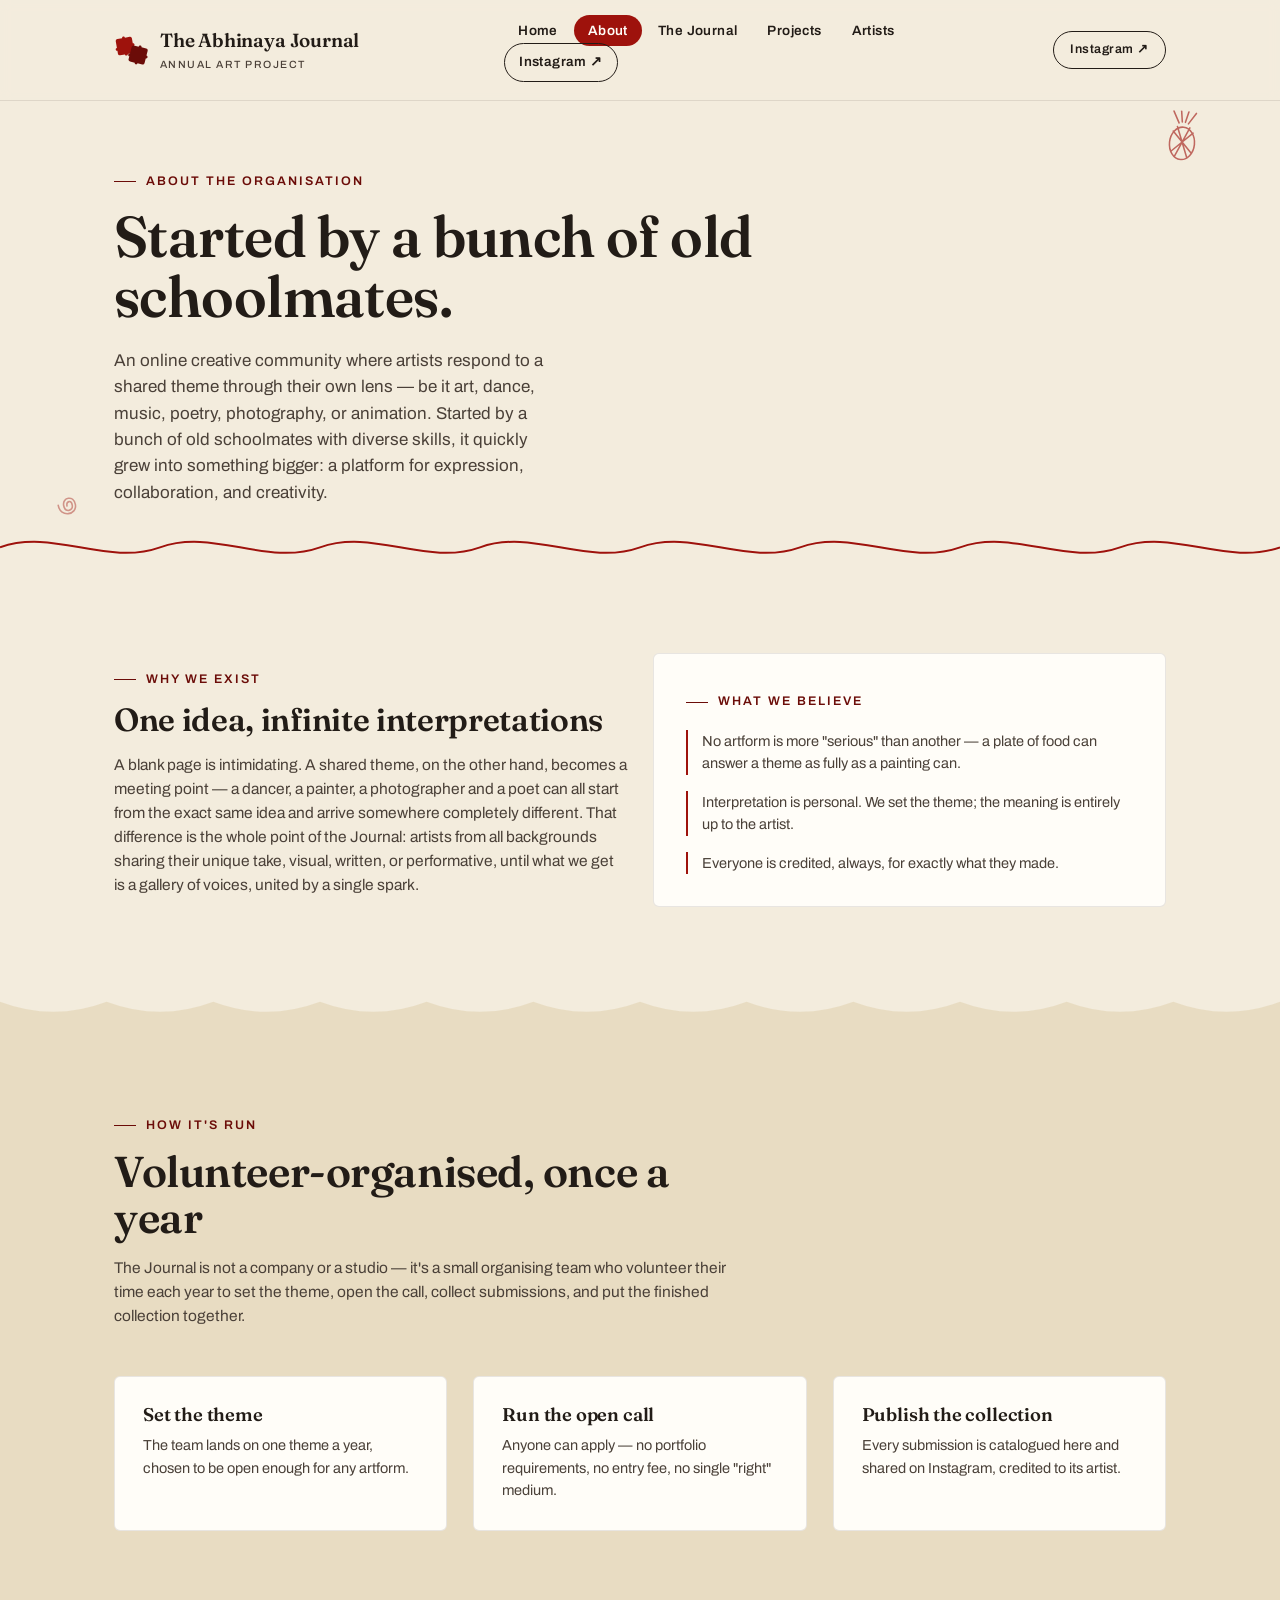
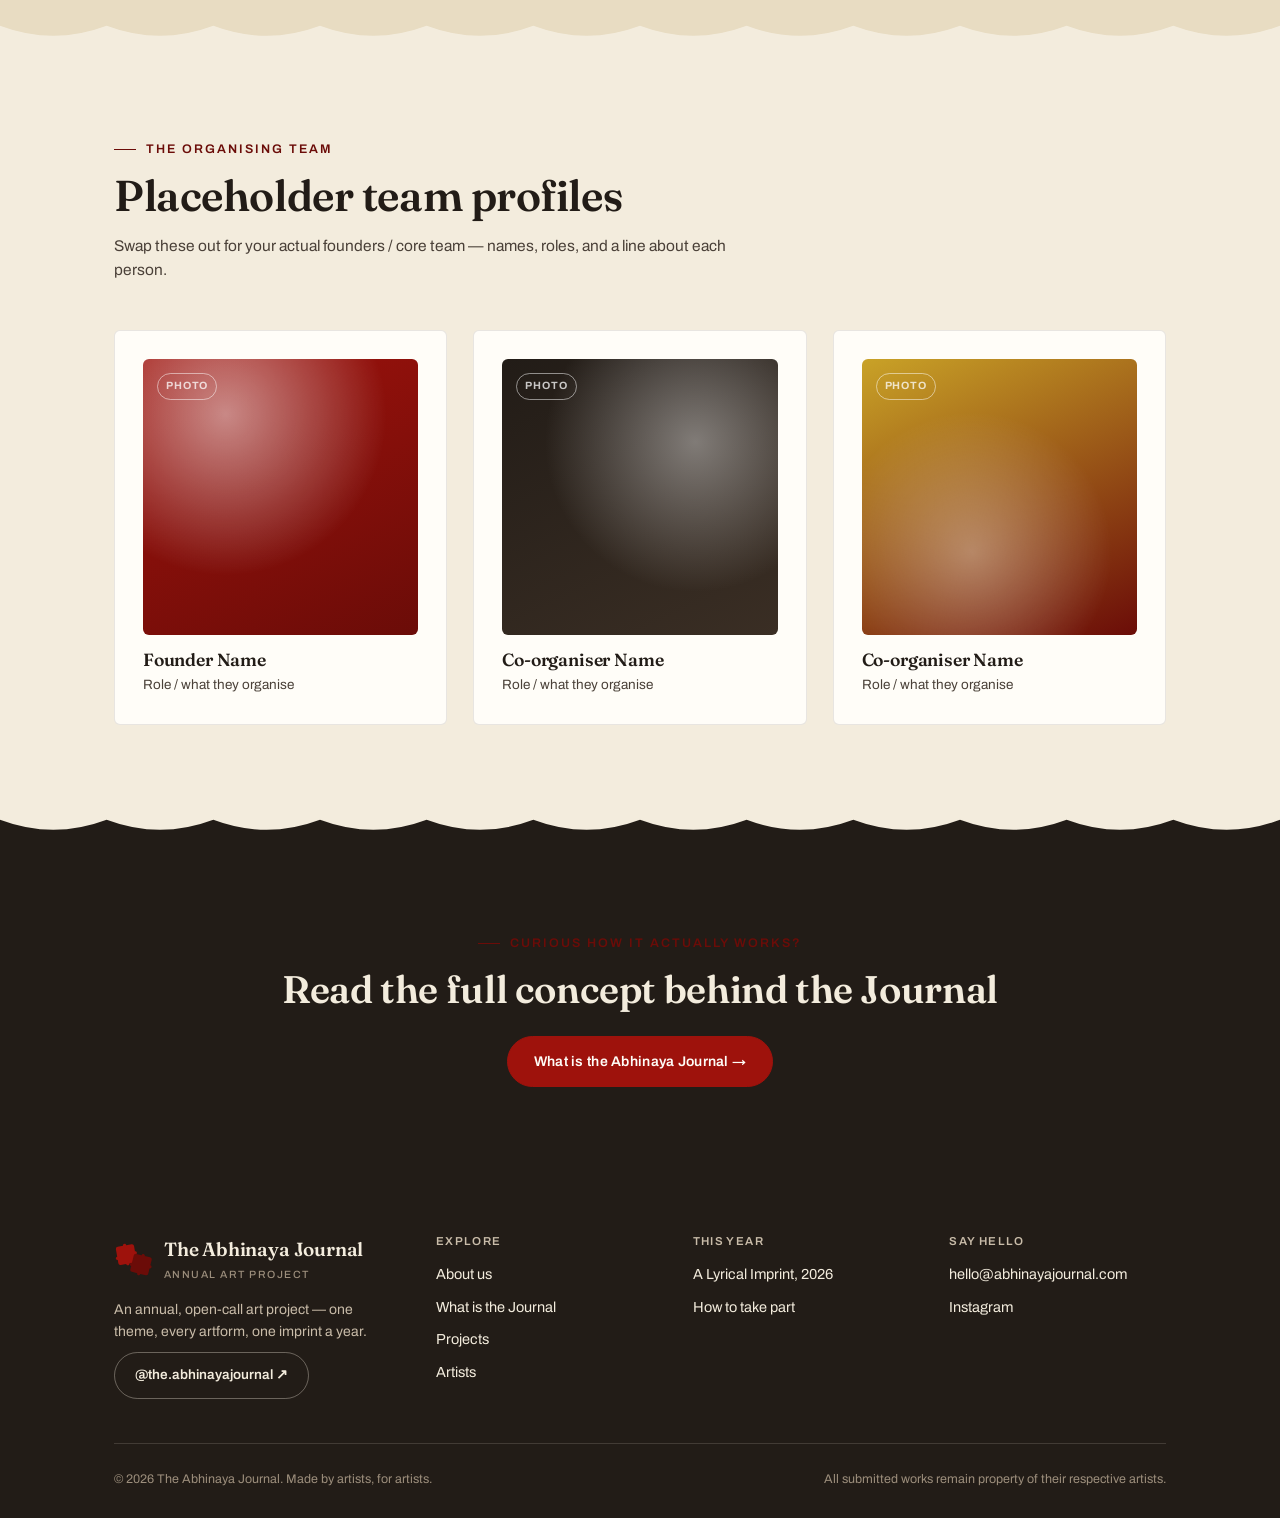
==== about.html @ 878eea30 "update:colour, logo" ====
<!DOCTYPE html>
<html lang="en">
<head>
<meta charset="UTF-8">
<meta name="viewport" content="width=device-width, initial-scale=1.0">
<title>About — The Abhinaya Journal</title>
<meta name="description" content="Who organises The Abhinaya Journal, why it exists, and how it runs each year.">
<link rel="preconnect" href="https://fonts.googleapis.com">
<link rel="preconnect" href="https://fonts.gstatic.com" crossorigin>
<link href="https://fonts.googleapis.com/css2?family=Fraunces:ital,opsz,wght@0,9..144,400;0,9..144,600;1,9..144,500&family=Archivo:wght@400;500;600;700&display=swap" rel="stylesheet">
<link rel="stylesheet" href="styles.css">
</head>
<body>

<header class="site-header">
  <div class="wrap">
    <a href="index.html" class="brand">
      <svg class="mark" viewBox="0 0 70 62" aria-hidden="true">
        <path d="M10 6h10c0-4 6-4 6 0h10a4 4 0 0 1 4 4v10c4 0 4 6 0 6v10a4 4 0 0 1-4 4H26c0 4-6 4-6 0H10a4 4 0 0 1-4-4V30c-4 0-4-6 0-6V10a4 4 0 0 1 4-4z" fill="var(--terracotta)" transform="rotate(-10 22 26)"/>
        <path d="M10 6h10c0-4 6-4 6 0h10a4 4 0 0 1 4 4v10c4 0 4 6 0 6v10a4 4 0 0 1-4 4H26c0 4-6 4-6 0H10a4 4 0 0 1-4-4V30c-4 0-4-6 0-6V10a4 4 0 0 1 4-4z" fill="var(--terracotta-deep)" transform="translate(26 18) rotate(14 22 26)"/>
      </svg>
      <span>The Abhinaya Journal<small>Annual Art Project</small></span>
    </a>
    <nav class="primary-nav" aria-label="Primary">
      <ul>
        <li><a href="index.html">Home</a></li>
        <li><a href="about.html" class="active">About</a></li>
        <li><a href="journal.html">The Journal</a></li>
        <li><a href="projects.html">Projects</a></li>
        <li><a href="artists.html">Artists</a></li>
      </ul>
      <a class="nav-ig nav-ig-mobile" href="https://www.instagram.com/the.abhinayajournal/" target="_blank" rel="noopener">Instagram ↗</a>
    </nav>
    <a class="nav-ig" href="https://www.instagram.com/the.abhinayajournal/" target="_blank" rel="noopener">Instagram ↗</a>
    <button class="nav-toggle" aria-label="Toggle menu" aria-expanded="false"><span></span><span></span><span></span></button>
  </div>
</header>

<main>

  <section class="hero" style="padding-bottom:20px;">
    <svg class="doodle" style="top:10px;right:6%;transform:rotate(6deg)" viewBox="0 0 60 80" width="38" height="50" fill="none" stroke="currentColor" stroke-width="2.5" stroke-linecap="round"><path d="M20 20 L10 2 M25 18 L22 0 M30 18 L34 0 M35 20 L46 2"/><ellipse cx="28" cy="52" rx="20" ry="26"/><path d="M12 34 L44 66 M44 34 L12 66 M18 26 L38 74 M38 26 L18 74"/></svg>
    <svg class="doodle" style="bottom:4px;left:4%;transform:rotate(-10deg);opacity:0.4" viewBox="0 0 60 60" width="32" height="32" fill="none" stroke="currentColor" stroke-width="3" stroke-linecap="round"><path d="M30 30 C30 20 40 20 40 30 C40 42 24 42 24 28 C24 12 46 12 46 30 C46 50 14 50 14 26"/></svg>
    <div class="wrap">
      <span class="eyebrow">About the organisation</span>
      <h1 style="font-size:clamp(2.2rem,5vw,3.6rem);margin-top:16px;max-width:18ch;">Started by a bunch of old schoolmates.</h1>
      <p class="hero-sub" style="margin-top:20px;">An online creative community where artists respond to a shared theme through their own lens — be it art, dance, music, poetry, photography, or animation. Started by a bunch of old schoolmates with diverse skills, it quickly grew into something bigger: a platform for expression, collaboration, and creativity.</p>
    </div>
  </section>

  <svg class="waveform" viewBox="0 0 1200 40" preserveAspectRatio="none" aria-hidden="true">
    <path d="M0,20 C50,2 100,38 150,20 C200,2 250,38 300,20 C350,2 400,38 450,20 C500,2 550,38 600,20 C650,2 700,38 750,20 C800,2 850,38 900,20 C950,2 1000,38 1050,20 C1100,2 1150,38 1200,20" fill="none" stroke="currentColor" stroke-width="2"/>
  </svg>

  <!-- MISSION -->
  <section>
    <div class="wrap grid grid-2" style="align-items:center;">
      <div class="reveal">
        <span class="eyebrow">Why we exist</span>
        <h2 style="font-size:2rem;margin-top:14px;">One idea, infinite interpretations</h2>
        <p style="margin-top:16px;color:var(--ink-soft);font-size:15.5px;">A blank page is intimidating. A shared theme, on the other hand, becomes a meeting point — a dancer, a painter, a photographer and a poet can all start from the exact same idea and arrive somewhere completely different. That difference is the whole point of the Journal: artists from all backgrounds sharing their unique take, visual, written, or performative, until what we get is a gallery of voices, united by a single spark.</p>
      </div>
      <div class="reveal">
        <div class="card" style="padding:32px;">
          <span class="eyebrow">What we believe</span>
          <ul style="margin-top:18px;display:flex;flex-direction:column;gap:16px;">
            <li style="border-left:2px solid var(--terracotta);padding-left:14px;font-size:14.5px;color:var(--ink-soft);">No artform is more "serious" than another — a plate of food can answer a theme as fully as a painting can.</li>
            <li style="border-left:2px solid var(--terracotta);padding-left:14px;font-size:14.5px;color:var(--ink-soft);">Interpretation is personal. We set the theme; the meaning is entirely up to the artist.</li>
            <li style="border-left:2px solid var(--terracotta);padding-left:14px;font-size:14.5px;color:var(--ink-soft);">Everyone is credited, always, for exactly what they made.</li>
          </ul>
        </div>
      </div>
    </div>
  </section>

  <!-- HOW WE'RE RUN -->
  <div class="torn-edge torn--cream-to-band" aria-hidden="true"><svg viewBox="0 0 1200 44" preserveAspectRatio="none"><path d="M0,14 Q50,40 100,14 Q150,40 200,14 Q250,40 300,14 Q350,40 400,14 Q450,40 500,14 Q550,40 600,14 Q650,40 700,14 Q750,40 800,14 Q850,40 900,14 Q950,40 1000,14 Q1050,40 1100,14 Q1150,40 1200,14 L1200,0 L0,0 Z"/></svg></div>
  <section class="band">
    <div class="wrap">
      <div class="section-head reveal">
        <span class="eyebrow">How it's run</span>
        <h2>Volunteer-organised, once a year</h2>
        <p>The Journal is not a company or a studio — it's a small organising team who volunteer their time each year to set the theme, open the call, collect submissions, and put the finished collection together.</p>
      </div>
      <div class="grid grid-3">
        <div class="card reveal">
          <h3 style="font-size:1.15rem;">Set the theme</h3>
          <p style="margin-top:10px;color:var(--ink-soft);font-size:14.5px;">The team lands on one theme a year, chosen to be open enough for any artform.</p>
        </div>
        <div class="card reveal">
          <h3 style="font-size:1.15rem;">Run the open call</h3>
          <p style="margin-top:10px;color:var(--ink-soft);font-size:14.5px;">Anyone can apply — no portfolio requirements, no entry fee, no single "right" medium.</p>
        </div>
        <div class="card reveal">
          <h3 style="font-size:1.15rem;">Publish the collection</h3>
          <p style="margin-top:10px;color:var(--ink-soft);font-size:14.5px;">Every submission is catalogued here and shared on Instagram, credited to its artist.</p>
        </div>
      </div>
    </div>
  </section>

  <!-- TEAM -->
  <div class="torn-edge torn--band-to-cream" aria-hidden="true"><svg viewBox="0 0 1200 44" preserveAspectRatio="none"><path d="M0,14 Q50,40 100,14 Q150,40 200,14 Q250,40 300,14 Q350,40 400,14 Q450,40 500,14 Q550,40 600,14 Q650,40 700,14 Q750,40 800,14 Q850,40 900,14 Q950,40 1000,14 Q1050,40 1100,14 Q1150,40 1200,14 L1200,0 L0,0 Z"/></svg></div>
  <section>
    <div class="wrap">
      <div class="section-head reveal">
        <span class="eyebrow">The organising team</span>
        <h2>Placeholder team profiles</h2>
        <p>Swap these out for your actual founders / core team — names, roles, and a line about each person.</p>
      </div>
      <div class="grid grid-3">
        <div class="card reveal" style="text-align:left;">
          <div class="tile" data-ph="Photo" style="aspect-ratio:1;margin-bottom:16px;"></div>
          <h3 style="font-size:1.1rem;">Founder Name</h3>
          <p style="margin-top:6px;color:var(--ink-soft);font-size:13.5px;">Role / what they organise</p>
        </div>
        <div class="card reveal" style="text-align:left;">
          <div class="tile alt" data-ph="Photo" style="aspect-ratio:1;margin-bottom:16px;"></div>
          <h3 style="font-size:1.1rem;">Co-organiser Name</h3>
          <p style="margin-top:6px;color:var(--ink-soft);font-size:13.5px;">Role / what they organise</p>
        </div>
        <div class="card reveal" style="text-align:left;">
          <div class="tile alt2" data-ph="Photo" style="aspect-ratio:1;margin-bottom:16px;"></div>
          <h3 style="font-size:1.1rem;">Co-organiser Name</h3>
          <p style="margin-top:6px;color:var(--ink-soft);font-size:13.5px;">Role / what they organise</p>
        </div>
      </div>
    </div>
  </section>

  <!-- CTA -->
  <div class="torn-edge torn--cream-to-ink" aria-hidden="true"><svg viewBox="0 0 1200 44" preserveAspectRatio="none"><path d="M0,14 Q50,40 100,14 Q150,40 200,14 Q250,40 300,14 Q350,40 400,14 Q450,40 500,14 Q550,40 600,14 Q650,40 700,14 Q750,40 800,14 Q850,40 900,14 Q950,40 1000,14 Q1050,40 1100,14 Q1150,40 1200,14 L1200,0 L0,0 Z"/></svg></div>
  <section class="band-ink doodle-field">
    <div class="wrap" style="text-align:center;">
      <span class="eyebrow" style="justify-content:center;">Curious how it actually works?</span>
      <h2 style="margin-top:16px;font-size:clamp(1.8rem,4vw,2.4rem);">Read the full concept behind the Journal</h2>
      <div style="margin-top:26px;">
        <a href="journal.html" class="btn btn-primary">What is the Abhinaya Journal →</a>
      </div>
    </div>
  </section>

</main>

<footer class="site-footer">
  <div class="wrap">
    <div class="footer-grid">
      <div>
        <div class="brand" style="color:var(--cream)">
          <svg class="mark" viewBox="0 0 70 62" aria-hidden="true">
        <path d="M10 6h10c0-4 6-4 6 0h10a4 4 0 0 1 4 4v10c4 0 4 6 0 6v10a4 4 0 0 1-4 4H26c0 4-6 4-6 0H10a4 4 0 0 1-4-4V30c-4 0-4-6 0-6V10a4 4 0 0 1 4-4z" fill="var(--terracotta)" transform="rotate(-10 22 26)"/>
        <path d="M10 6h10c0-4 6-4 6 0h10a4 4 0 0 1 4 4v10c4 0 4 6 0 6v10a4 4 0 0 1-4 4H26c0 4-6 4-6 0H10a4 4 0 0 1-4-4V30c-4 0-4-6 0-6V10a4 4 0 0 1 4-4z" fill="var(--terracotta-deep)" transform="translate(26 18) rotate(14 22 26)"/>
      </svg>
          <span>The Abhinaya Journal<small style="color:#9C8E7C">Annual Art Project</small></span>
        </div>
        <p style="margin-top:16px;font-size:14px;color:#C9BCA9;max-width:32ch;">An annual, open-call art project — one theme, every artform, one imprint a year.</p>
        <a class="footer-ig" href="https://www.instagram.com/the.abhinayajournal/" target="_blank" rel="noopener">@the.abhinayajournal ↗</a>
      </div>
      <div>
        <h4>Explore</h4>
        <ul>
          <li><a href="about.html">About us</a></li>
          <li><a href="journal.html">What is the Journal</a></li>
          <li><a href="projects.html">Projects</a></li>
          <li><a href="artists.html">Artists</a></li>
        </ul>
      </div>
      <div>
        <h4>This year</h4>
        <ul>
          <li><a href="projects.html#current">A Lyrical Imprint, 2026</a></li>
          <li><a href="journal.html#how-it-works">How to take part</a></li>
        </ul>
      </div>
      <div>
        <h4>Say hello</h4>
        <ul>
          <li><a href="mailto:hello@abhinayajournal.com">hello@abhinayajournal.com</a></li>
          <li><a href="https://www.instagram.com/the.abhinayajournal/" target="_blank" rel="noopener">Instagram</a></li>
        </ul>
      </div>
    </div>
    <div class="footer-bottom">
      <span>© 2026 The Abhinaya Journal. Made by artists, for artists.</span>
      <span>All submitted works remain property of their respective artists.</span>
    </div>
  </div>
</footer>

<script src="script.js"></script>
</body>
</html>
---- styles.css ----
/* ============================================================
   THE ABHINAYA JOURNAL — shared stylesheet
   Design tokens
   ============================================================ */
:root{
  --cream:      #F3ECDD;
  --cream-2:    #E8DCC2;
  --terracotta: #9E120C;
  --terracotta-deep: #6B0C08;
  --terracotta-tint: #F3D6D2;
  --ink:        #221C17;
  --ink-soft:   #4A4038;
  --white:      #FFFDF8;

  --display: "Fraunces", "Iowan Old Style", Georgia, serif;
  --body: "Archivo", "Helvetica Neue", Arial, sans-serif;

  --max: 1180px;
  --edge: clamp(20px, 5vw, 64px);
  --radius: 2px;
}

*{ box-sizing:border-box; }
html{ scroll-behavior:smooth; }
body{
  margin:0;
  background:var(--cream);
  color:var(--ink);
  font-family:var(--body);
  font-size:16px;
  line-height:1.55;
  -webkit-font-smoothing:antialiased;
}
img{ max-width:100%; display:block; }
a{ color:inherit; text-decoration:none; }
h1,h2,h3,h4{
  font-family:var(--display);
  font-weight:600;
  line-height:1.05;
  margin:0;
  letter-spacing:-0.01em;
}
p{ margin:0; }
ul{ margin:0; padding:0; list-style:none; }
button{ font-family:inherit; cursor:pointer; }

::selection{ background:var(--terracotta); color:var(--white); }

:focus-visible{
  outline:2px solid var(--terracotta);
  outline-offset:3px;
}

.wrap{
  max-width:var(--max);
  margin:0 auto;
  padding-left:var(--edge);
  padding-right:var(--edge);
}

.eyebrow{
  font-family:var(--body);
  font-size:12.5px;
  font-weight:600;
  letter-spacing:0.16em;
  text-transform:uppercase;
  color:var(--terracotta-deep);
  display:inline-flex;
  align-items:center;
  gap:10px;
}
.eyebrow::before{
  content:"";
  width:22px;
  height:1px;
  background:var(--terracotta-deep);
  display:inline-block;
}

/* ============================================================
   Waveform signature — used as a recurring divider motif
   ============================================================ */
.waveform{
  display:block;
  width:100%;
  height:auto;
  color:var(--terracotta);
}
.waveform path,
.waveform rect{ vector-effect:non-scaling-stroke; }

.waveform-bars{
  display:flex;
  align-items:flex-end;
  gap:3px;
  height:22px;
}
.waveform-bars span{
  width:3px;
  background:var(--terracotta);
  display:inline-block;
  border-radius:1px;
  animation:eq 1.15s ease-in-out infinite;
}
.waveform-bars span:nth-child(1){ height:40%; animation-delay:-1.0s; }
.waveform-bars span:nth-child(2){ height:80%; animation-delay:-0.8s; }
.waveform-bars span:nth-child(3){ height:55%; animation-delay:-0.6s; }
.waveform-bars span:nth-child(4){ height:100%; animation-delay:-0.4s; }
.waveform-bars span:nth-child(5){ height:65%; animation-delay:-0.2s; }
.waveform-bars span:nth-child(6){ height:30%; animation-delay:0s; }
@keyframes eq{
  0%,100%{ transform:scaleY(0.5); }
  50%{ transform:scaleY(1); }
}
@media (prefers-reduced-motion:reduce){
  .waveform-bars span{ animation:none; height:60% !important; }
}

/* ============================================================
   Header / nav
   ============================================================ */
.site-header{
  position:sticky;
  top:0;
  z-index:50;
  background:rgba(243,236,221,0.92);
  backdrop-filter:blur(6px);
  border-bottom:1px solid rgba(34,28,23,0.1);
}
.site-header .wrap{
  display:flex;
  align-items:center;
  justify-content:space-between;
  padding-top:18px;
  padding-bottom:18px;
}
.brand{
  display:flex;
  align-items:center;
  gap:12px;
  font-family:var(--display);
  font-size:19px;
  font-weight:600;
  letter-spacing:-0.01em;
}
.brand .mark{
  flex:none;
  display:block;
  width:34px;
  height:30px;
}
footer .brand .mark{ width:38px; height:34px; }
.brand small{
  display:block;
  font-family:var(--body);
  font-size:10.5px;
  font-weight:500;
  letter-spacing:0.14em;
  color:var(--ink-soft);
  text-transform:uppercase;
  margin-top:2px;
}

nav.primary-nav ul{
  display:flex;
  gap:2px;
  align-items:center;
}
nav.primary-nav a{
  font-size:13.5px;
  font-weight:600;
  letter-spacing:0.03em;
  padding:8px 14px;
  border-radius:999px;
  transition:background .2s ease, color .2s ease;
}
nav.primary-nav a:hover{ background:var(--terracotta-tint); }
nav.primary-nav a.active{
  background:var(--terracotta);
  color:var(--white);
}
.nav-ig{
  display:inline-flex;
  align-items:center;
  gap:8px;
  border:1px solid var(--ink);
  padding:8px 16px;
  border-radius:999px;
  font-size:12.5px;
  font-weight:600;
  letter-spacing:0.04em;
  white-space:nowrap;
  transition:background .2s ease, color .2s ease, border-color .2s ease;
}
.nav-ig:hover{ background:var(--ink); color:var(--white); }

.nav-toggle{
  display:none;
  background:none;
  border:1px solid var(--ink);
  border-radius:8px;
  padding:8px 10px;
}
.nav-toggle span{
  display:block;
  width:18px;
  height:2px;
  background:var(--ink);
  margin:3.5px 0;
}

@media (max-width: 860px){
  nav.primary-nav{
    position:fixed;
    inset:66px 0 0 0;
    background:var(--cream);
    transform:translateY(-110%);
    transition:transform .3s ease;
    padding:24px var(--edge);
    border-top:1px solid rgba(34,28,23,0.1);
    overflow:auto;
  }
  nav.primary-nav.open{ transform:translateY(0); }
  nav.primary-nav ul{ flex-direction:column; align-items:stretch; gap:6px; }
  nav.primary-nav a{ padding:14px 16px; font-size:16px; }
  .nav-toggle{ display:block; }
  .nav-ig{ display:none; }
  nav.primary-nav .nav-ig-mobile{ display:inline-flex; margin-top:14px; }
}

/* ============================================================
   Buttons
   ============================================================ */
.btn{
  display:inline-flex;
  align-items:center;
  gap:10px;
  padding:14px 26px;
  border-radius:999px;
  font-size:14px;
  font-weight:600;
  letter-spacing:0.02em;
  transition:transform .2s ease, background .2s ease, color .2s ease, border-color .2s ease;
}
.btn-primary{
  background:var(--terracotta);
  color:var(--white);
  border:1px solid var(--terracotta);
}
.btn-primary:hover{ background:var(--terracotta-deep); border-color:var(--terracotta-deep); transform:translateY(-1px); }
.btn-ghost{
  background:transparent;
  color:var(--ink);
  border:1px solid var(--ink);
}
.btn-ghost:hover{ background:var(--ink); color:var(--cream); transform:translateY(-1px); }

/* ============================================================
   Hero
   ============================================================ */
.hero{
  padding:64px 0 40px;
  position:relative;
  overflow:hidden;
}
.hero-grid{
  display:grid;
  grid-template-columns:1.15fr 0.85fr;
  gap:56px;
  align-items:end;
}
.hero h1{
  font-size:clamp(2.6rem, 6vw, 5.1rem);
  margin-top:18px;
}
.hero h1 em{
  font-style:italic;
  color:var(--terracotta);
}
.hero-sub{
  max-width:44ch;
  margin-top:22px;
  font-size:17px;
  color:var(--ink-soft);
}
.hero-actions{
  display:flex;
  gap:14px;
  margin-top:32px;
  flex-wrap:wrap;
}
.hero-theme-card{
  background:var(--ink);
  color:var(--cream);
  padding:30px;
  border-radius:6px;
  position:relative;
}
.hero-theme-card .eyebrow{ color:var(--cream); opacity:.7; }
.hero-theme-card .eyebrow::before{ background:var(--cream); opacity:.7; }
.hero-theme-card h2{
  color:var(--white);
  font-size:clamp(1.8rem,3vw,2.4rem);
  margin-top:14px;
  font-style:italic;
}
.hero-theme-card p{
  margin-top:14px;
  color:#D8CDBE;
  font-size:14.5px;
}
.hero-theme-card .waveform-bars{ margin-top:22px; height:26px; }
.hero-theme-card .waveform-bars span{ background:var(--terracotta); }

/* ticker */
.ticker{
  border-top:1px solid rgba(34,28,23,.14);
  border-bottom:1px solid rgba(34,28,23,.14);
  overflow:hidden;
  margin-top:56px;
  background:var(--cream-2);
}
.ticker-track{
  display:flex;
  white-space:nowrap;
  width:max-content;
  animation:scroll-left 32s linear infinite;
}
.ticker-track span{
  font-family:var(--display);
  font-style:italic;
  font-size:15px;
  padding:14px 34px;
  border-right:1px solid rgba(34,28,23,.16);
}
@keyframes scroll-left{
  from{ transform:translateX(0); }
  to{ transform:translateX(-50%); }
}
@media (prefers-reduced-motion:reduce){
  .ticker-track{ animation:none; }
}

@media (max-width: 900px){
  .hero-grid{ grid-template-columns:1fr; }
}

/* ============================================================
   Section basics
   ============================================================ */
section{ padding:84px 0; }
.section-head{
  max-width:640px;
  margin-bottom:48px;
}
.section-head h2{
  font-size:clamp(1.9rem,3.4vw,2.7rem);
  margin-top:14px;
}
.section-head p{
  margin-top:16px;
  color:var(--ink-soft);
  font-size:15.5px;
}
.divider{
  border:none;
  height:1px;
  background:rgba(34,28,23,.14);
}
.band{ background:var(--cream-2); }
.band-ink{ background:var(--ink); color:var(--cream); }
.band-ink .ink-soft{ color:#C9BCA9; }

/* ============================================================
   Cards / grids (generic, reused across pages)
   ============================================================ */
.grid{ display:grid; gap:26px; }
.grid-3{ grid-template-columns:repeat(3,1fr); }
.grid-2{ grid-template-columns:repeat(2,1fr); }
@media (max-width:900px){
  .grid-3{ grid-template-columns:repeat(2,1fr); }
}
@media (max-width:640px){
  .grid-3, .grid-2{ grid-template-columns:1fr; }
}

.card{
  background:var(--white);
  border:1px solid rgba(34,28,23,.1);
  border-radius:6px;
  padding:28px;
}
.tag{
  display:inline-block;
  font-size:11px;
  font-weight:700;
  letter-spacing:.1em;
  text-transform:uppercase;
  padding:5px 10px;
  border-radius:999px;
  background:var(--terracotta-tint);
  color:var(--terracotta-deep);
}
.tag.is-ink{ background:var(--ink); color:var(--cream); }

/* ============================================================
   Footer
   ============================================================ */
footer.site-footer{
  background:var(--ink);
  color:var(--cream);
  padding:64px 0 28px;
}
.footer-grid{
  display:grid;
  grid-template-columns:1.3fr 1fr 1fr 1fr;
  gap:40px;
  padding-bottom:44px;
  border-bottom:1px solid rgba(243,236,221,.15);
}
.footer-grid h4{
  font-size:11.5px;
  letter-spacing:.12em;
  text-transform:uppercase;
  font-family:var(--body);
  color:#C9BCA9;
  margin-bottom:16px;
}
.footer-grid li{ margin-bottom:10px; font-size:14.5px; }
.footer-grid a:hover{ color:var(--terracotta); }
.footer-ig{
  display:inline-flex;
  align-items:center;
  gap:10px;
  border:1px solid rgba(243,236,221,.35);
  padding:12px 20px;
  border-radius:999px;
  margin-top:10px;
  font-weight:600;
  font-size:13.5px;
}
.footer-ig:hover{ background:var(--terracotta); border-color:var(--terracotta); }
.footer-bottom{
  display:flex;
  justify-content:space-between;
  flex-wrap:wrap;
  gap:10px;
  padding-top:26px;
  font-size:12.5px;
  color:#9C8E7C;
}
@media (max-width:800px){
  .footer-grid{ grid-template-columns:1fr 1fr; }
}
@media (max-width:520px){
  .footer-grid{ grid-template-columns:1fr; }
}

/* ============================================================
   Placeholder art tiles (used for artist/project imagery stand-ins)
   ============================================================ */
.tile{
  aspect-ratio:4/5;
  border-radius:6px;
  position:relative;
  overflow:hidden;
  background:
    radial-gradient(circle at 30% 20%, rgba(255,255,255,.5), transparent 55%),
    linear-gradient(155deg, var(--terracotta) 0%, var(--terracotta-deep) 100%);
}
.tile.alt{
  background:
    radial-gradient(circle at 70% 30%, rgba(255,255,255,.4), transparent 55%),
    linear-gradient(155deg, var(--ink) 0%, #3A2E24 100%);
}
.tile.alt2{
  background:
    radial-gradient(circle at 40% 70%, rgba(255,255,255,.35), transparent 55%),
    linear-gradient(155deg, #C9A227 0%, var(--terracotta-deep) 100%);
}
.tile-label{
  position:absolute;
  left:14px; bottom:14px; right:14px;
  color:var(--white);
  font-family:var(--display);
  font-style:italic;
  font-size:14px;
  opacity:.85;
}
.tile::before{
  content:attr(data-ph);
  position:absolute;
  top:14px; left:14px;
  font-size:10.5px;
  font-weight:700;
  letter-spacing:.08em;
  text-transform:uppercase;
  color:rgba(255,255,255,.75);
  border:1px solid rgba(255,255,255,.5);
  padding:4px 8px;
  border-radius:999px;
}

/* ============================================================
   Torn-paper edge dividers — used between color-block sections
   ============================================================ */
.torn-edge{
  width:100%;
  height:34px;
  line-height:0;
  overflow:hidden;
}
.torn-edge svg{ display:block; width:100%; height:100%; }
.torn--cream-to-band{ background:var(--cream-2); }
.torn--cream-to-band path{ fill:var(--cream); }
.torn--band-to-cream{ background:var(--cream); }
.torn--band-to-cream path{ fill:var(--cream-2); }
.torn--cream-to-ink{ background:var(--ink); }
.torn--cream-to-ink path{ fill:var(--cream); }
.torn--cream2-to-ink{ background:var(--ink); }
.torn--cream2-to-ink path{ fill:var(--cream-2); }

/* ============================================================
   Hand-drawn doodle accents
   ============================================================ */
.doodle{
  position:absolute;
  color:var(--terracotta);
  opacity:.6;
  pointer-events:none;
}
.doodle-field{ position:relative; }
@media (max-width:760px){
  .doodle{ display:none; }
}

.reveal{
  opacity:0;
  transform:translateY(18px);
  transition:opacity .6s ease, transform .6s ease;
}
.reveal.in{ opacity:1; transform:translateY(0); }
@media (prefers-reduced-motion:reduce){
  .reveal{ opacity:1; transform:none; transition:none; }
}
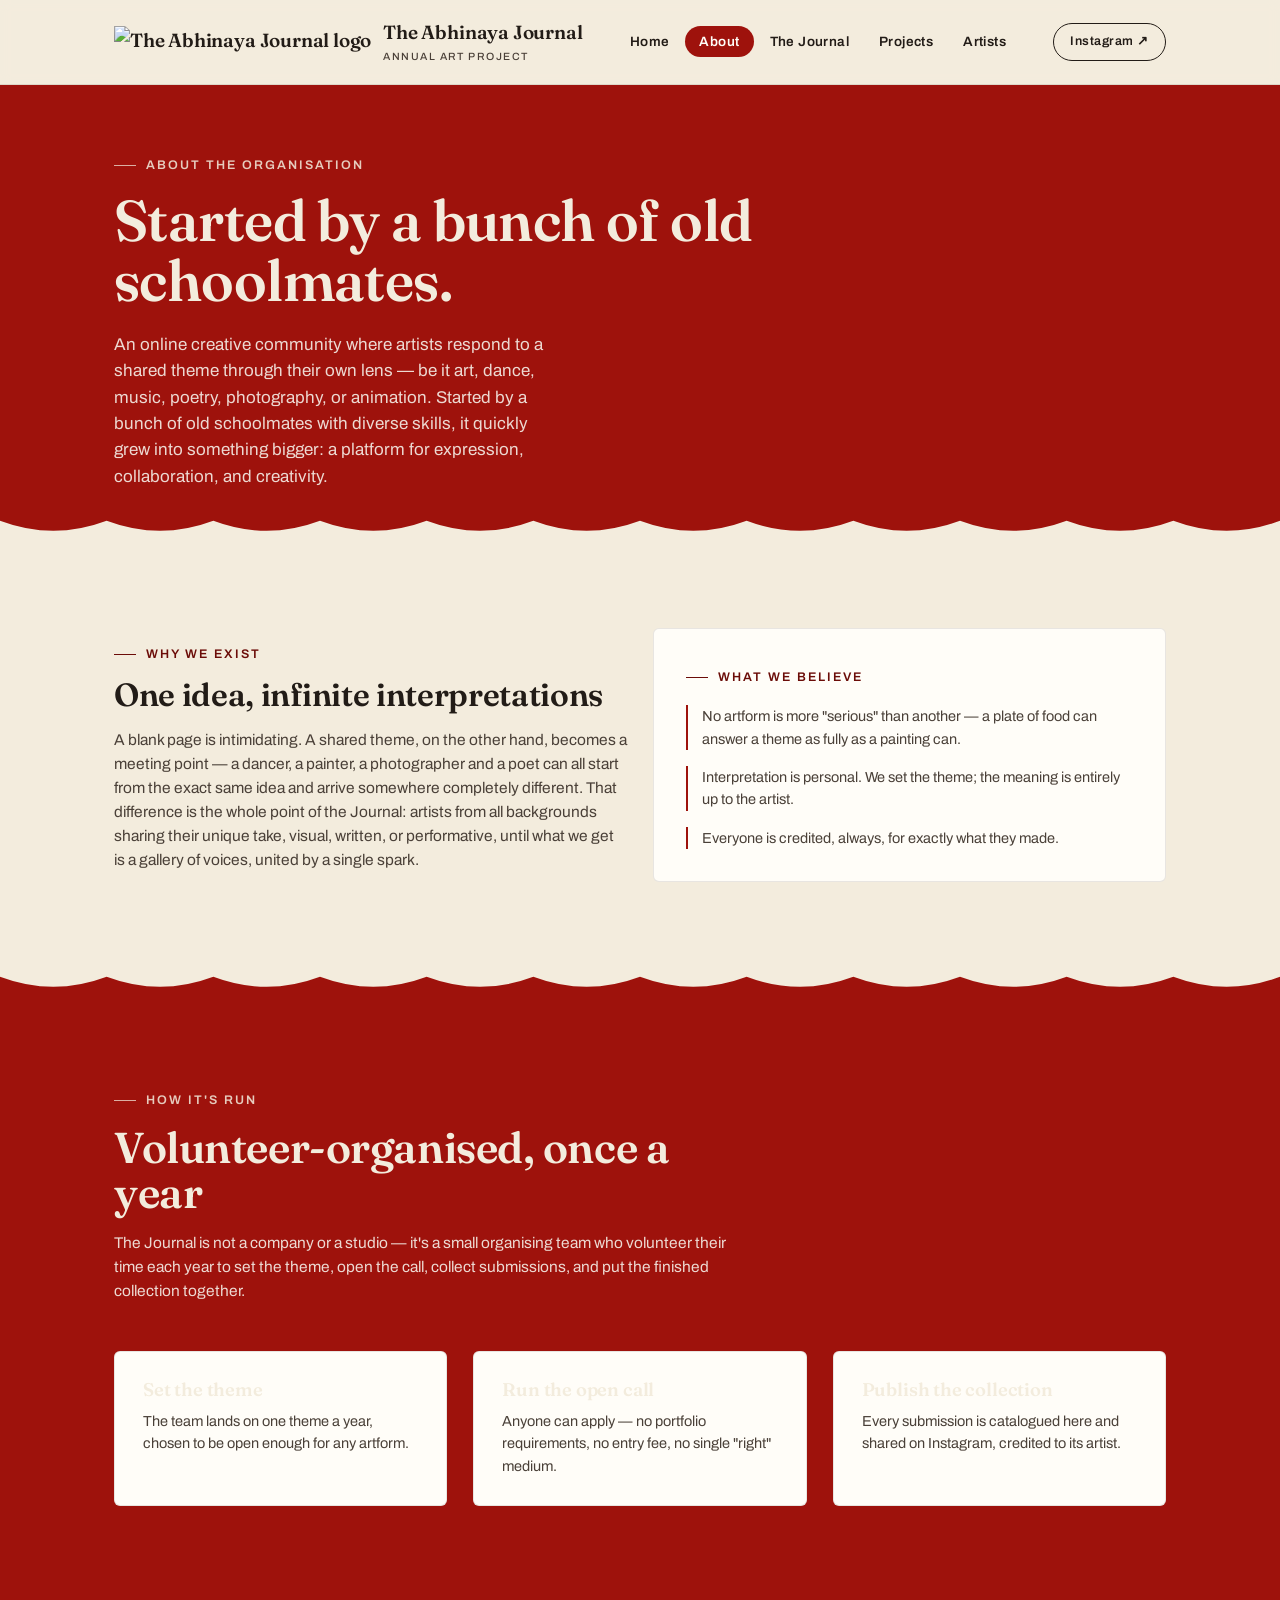
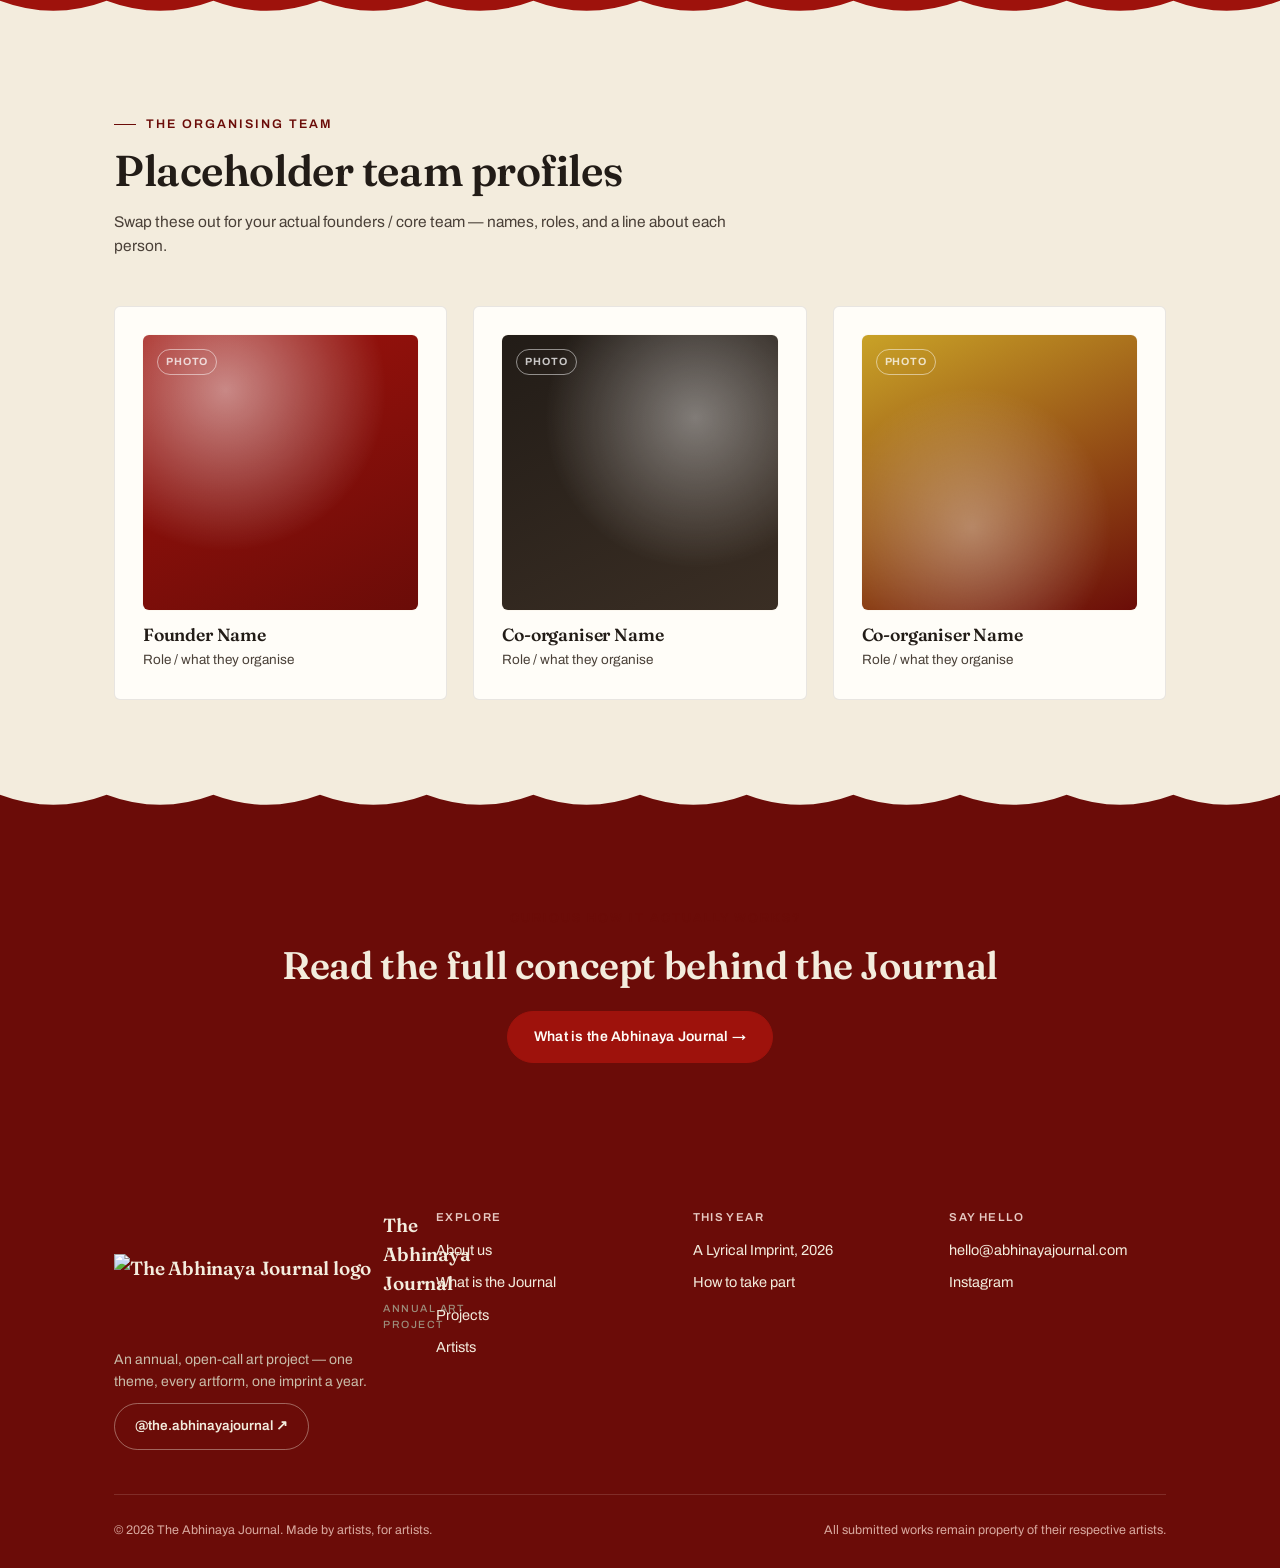
==== commit 5ca7dfce: "Add files via upload" ====
--- a/about.html
+++ b/about.html
@@ -15,10 +15,7 @@
 <header class="site-header">
   <div class="wrap">
     <a href="index.html" class="brand">
-      <svg class="mark" viewBox="0 0 70 62" aria-hidden="true">
-        <path d="M10 6h10c0-4 6-4 6 0h10a4 4 0 0 1 4 4v10c4 0 4 6 0 6v10a4 4 0 0 1-4 4H26c0 4-6 4-6 0H10a4 4 0 0 1-4-4V30c-4 0-4-6 0-6V10a4 4 0 0 1 4-4z" fill="var(--terracotta)" transform="rotate(-10 22 26)"/>
-        <path d="M10 6h10c0-4 6-4 6 0h10a4 4 0 0 1 4 4v10c4 0 4 6 0 6v10a4 4 0 0 1-4 4H26c0 4-6 4-6 0H10a4 4 0 0 1-4-4V30c-4 0-4-6 0-6V10a4 4 0 0 1 4-4z" fill="var(--terracotta-deep)" transform="translate(26 18) rotate(14 22 26)"/>
-      </svg>
+      <img class="mark" src="assets/logo-icon.png" alt="The Abhinaya Journal logo">
       <span>The Abhinaya Journal<small>Annual Art Project</small></span>
     </a>
     <nav class="primary-nav" aria-label="Primary">
@@ -39,8 +36,9 @@
 <main>
 
   <section class="hero" style="padding-bottom:20px;">
-    <svg class="doodle" style="top:10px;right:6%;transform:rotate(6deg)" viewBox="0 0 60 80" width="38" height="50" fill="none" stroke="currentColor" stroke-width="2.5" stroke-linecap="round"><path d="M20 20 L10 2 M25 18 L22 0 M30 18 L34 0 M35 20 L46 2"/><ellipse cx="28" cy="52" rx="20" ry="26"/><path d="M12 34 L44 66 M44 34 L12 66 M18 26 L38 74 M38 26 L18 74"/></svg>
-    <svg class="doodle" style="bottom:4px;left:4%;transform:rotate(-10deg);opacity:0.4" viewBox="0 0 60 60" width="32" height="32" fill="none" stroke="currentColor" stroke-width="3" stroke-linecap="round"><path d="M30 30 C30 20 40 20 40 30 C40 42 24 42 24 28 C24 12 46 12 46 30 C46 50 14 50 14 26"/></svg>
+    <img class="doodle" src="assets/doodle-pineapple-light.png" alt="" style="top:6px;right:6%;width:110px;transform:rotate(6deg);opacity:0.9">
+    <img class="doodle" src="assets/doodle-shell-light.png" alt="" style="bottom:2%;left:4%;width:80px;transform:rotate(-10deg);opacity:0.6">
+    <img class="doodle" src="assets/doodle-paintbrush-light.png" alt="" style="top:40%;right:24%;width:90px;transform:rotate(18deg);opacity:0.35">
     <div class="wrap">
       <span class="eyebrow">About the organisation</span>
       <h1 style="font-size:clamp(2.2rem,5vw,3.6rem);margin-top:16px;max-width:18ch;">Started by a bunch of old schoolmates.</h1>
@@ -48,9 +46,9 @@
     </div>
   </section>
 
-  <svg class="waveform" viewBox="0 0 1200 40" preserveAspectRatio="none" aria-hidden="true">
-    <path d="M0,20 C50,2 100,38 150,20 C200,2 250,38 300,20 C350,2 400,38 450,20 C500,2 550,38 600,20 C650,2 700,38 750,20 C800,2 850,38 900,20 C950,2 1000,38 1050,20 C1100,2 1150,38 1200,20" fill="none" stroke="currentColor" stroke-width="2"/>
-  </svg>
+  <div class="torn-edge torn--red-to-cream" aria-hidden="true">
+    <svg viewBox="0 0 1200 44" preserveAspectRatio="none"><path d="M0,14 Q50,40 100,14 Q150,40 200,14 Q250,40 300,14 Q350,40 400,14 Q450,40 500,14 Q550,40 600,14 Q650,40 700,14 Q750,40 800,14 Q850,40 900,14 Q950,40 1000,14 Q1050,40 1100,14 Q1150,40 1200,14 L1200,0 L0,0 Z"/></svg>
+  </div>
 
   <!-- MISSION -->
   <section>
@@ -74,7 +72,7 @@
   </section>
 
   <!-- HOW WE'RE RUN -->
-  <div class="torn-edge torn--cream-to-band" aria-hidden="true"><svg viewBox="0 0 1200 44" preserveAspectRatio="none"><path d="M0,14 Q50,40 100,14 Q150,40 200,14 Q250,40 300,14 Q350,40 400,14 Q450,40 500,14 Q550,40 600,14 Q650,40 700,14 Q750,40 800,14 Q850,40 900,14 Q950,40 1000,14 Q1050,40 1100,14 Q1150,40 1200,14 L1200,0 L0,0 Z"/></svg></div>
+  <div class="torn-edge torn--cream-to-red" aria-hidden="true"><svg viewBox="0 0 1200 44" preserveAspectRatio="none"><path d="M0,14 Q50,40 100,14 Q150,40 200,14 Q250,40 300,14 Q350,40 400,14 Q450,40 500,14 Q550,40 600,14 Q650,40 700,14 Q750,40 800,14 Q850,40 900,14 Q950,40 1000,14 Q1050,40 1100,14 Q1150,40 1200,14 L1200,0 L0,0 Z"/></svg></div>
   <section class="band">
     <div class="wrap">
       <div class="section-head reveal">
@@ -100,7 +98,7 @@
   </section>
 
   <!-- TEAM -->
-  <div class="torn-edge torn--band-to-cream" aria-hidden="true"><svg viewBox="0 0 1200 44" preserveAspectRatio="none"><path d="M0,14 Q50,40 100,14 Q150,40 200,14 Q250,40 300,14 Q350,40 400,14 Q450,40 500,14 Q550,40 600,14 Q650,40 700,14 Q750,40 800,14 Q850,40 900,14 Q950,40 1000,14 Q1050,40 1100,14 Q1150,40 1200,14 L1200,0 L0,0 Z"/></svg></div>
+  <div class="torn-edge torn--red-to-cream" aria-hidden="true"><svg viewBox="0 0 1200 44" preserveAspectRatio="none"><path d="M0,14 Q50,40 100,14 Q150,40 200,14 Q250,40 300,14 Q350,40 400,14 Q450,40 500,14 Q550,40 600,14 Q650,40 700,14 Q750,40 800,14 Q850,40 900,14 Q950,40 1000,14 Q1050,40 1100,14 Q1150,40 1200,14 L1200,0 L0,0 Z"/></svg></div>
   <section>
     <div class="wrap">
       <div class="section-head reveal">
@@ -129,7 +127,7 @@
   </section>
 
   <!-- CTA -->
-  <div class="torn-edge torn--cream-to-ink" aria-hidden="true"><svg viewBox="0 0 1200 44" preserveAspectRatio="none"><path d="M0,14 Q50,40 100,14 Q150,40 200,14 Q250,40 300,14 Q350,40 400,14 Q450,40 500,14 Q550,40 600,14 Q650,40 700,14 Q750,40 800,14 Q850,40 900,14 Q950,40 1000,14 Q1050,40 1100,14 Q1150,40 1200,14 L1200,0 L0,0 Z"/></svg></div>
+  <div class="torn-edge torn--cream-to-deepred" aria-hidden="true"><svg viewBox="0 0 1200 44" preserveAspectRatio="none"><path d="M0,14 Q50,40 100,14 Q150,40 200,14 Q250,40 300,14 Q350,40 400,14 Q450,40 500,14 Q550,40 600,14 Q650,40 700,14 Q750,40 800,14 Q850,40 900,14 Q950,40 1000,14 Q1050,40 1100,14 Q1150,40 1200,14 L1200,0 L0,0 Z"/></svg></div>
   <section class="band-ink doodle-field">
     <div class="wrap" style="text-align:center;">
       <span class="eyebrow" style="justify-content:center;">Curious how it actually works?</span>
@@ -147,10 +145,7 @@
     <div class="footer-grid">
       <div>
         <div class="brand" style="color:var(--cream)">
-          <svg class="mark" viewBox="0 0 70 62" aria-hidden="true">
-        <path d="M10 6h10c0-4 6-4 6 0h10a4 4 0 0 1 4 4v10c4 0 4 6 0 6v10a4 4 0 0 1-4 4H26c0 4-6 4-6 0H10a4 4 0 0 1-4-4V30c-4 0-4-6 0-6V10a4 4 0 0 1 4-4z" fill="var(--terracotta)" transform="rotate(-10 22 26)"/>
-        <path d="M10 6h10c0-4 6-4 6 0h10a4 4 0 0 1 4 4v10c4 0 4 6 0 6v10a4 4 0 0 1-4 4H26c0 4-6 4-6 0H10a4 4 0 0 1-4-4V30c-4 0-4-6 0-6V10a4 4 0 0 1 4-4z" fill="var(--terracotta-deep)" transform="translate(26 18) rotate(14 22 26)"/>
-      </svg>
+          <img class="mark" src="assets/logo-icon-light.png" alt="The Abhinaya Journal logo">
           <span>The Abhinaya Journal<small style="color:#9C8E7C">Annual Art Project</small></span>
         </div>
         <p style="margin-top:16px;font-size:14px;color:#C9BCA9;max-width:32ch;">An annual, open-call art project — one theme, every artform, one imprint a year.</p>
--- a/styles.css
+++ b/styles.css
@@ -146,10 +146,11 @@
 .brand .mark{
   flex:none;
   display:block;
-  width:34px;
-  height:30px;
-}
-footer .brand .mark{ width:38px; height:34px; }
+  width:auto;
+  height:32px;
+  object-fit:contain;
+}
+footer .brand .mark{ height:36px; }
 .brand small{
   display:block;
   font-family:var(--body);
@@ -193,6 +194,7 @@
   transition:background .2s ease, color .2s ease, border-color .2s ease;
 }
 .nav-ig:hover{ background:var(--ink); color:var(--white); }
+nav.primary-nav .nav-ig-mobile{ display:none; }
 
 .nav-toggle{
   display:none;
@@ -262,7 +264,11 @@
   padding:64px 0 40px;
   position:relative;
   overflow:hidden;
-}
+  background:var(--terracotta);
+  color:var(--cream);
+}
+.hero .eyebrow{ color:var(--cream); opacity:.85; }
+.hero .eyebrow::before{ background:var(--cream); opacity:.85; }
 .hero-grid{
   display:grid;
   grid-template-columns:1.15fr 0.85fr;
@@ -272,16 +278,17 @@
 .hero h1{
   font-size:clamp(2.6rem, 6vw, 5.1rem);
   margin-top:18px;
+  color:var(--cream);
 }
 .hero h1 em{
   font-style:italic;
-  color:var(--terracotta);
+  color:var(--white);
 }
 .hero-sub{
   max-width:44ch;
   margin-top:22px;
   font-size:17px;
-  color:var(--ink-soft);
+  color:#EDD9D2;
 }
 .hero-actions{
   display:flex;
@@ -289,24 +296,28 @@
   margin-top:32px;
   flex-wrap:wrap;
 }
+.hero .btn-primary{ background:var(--cream); color:var(--terracotta-deep); border-color:var(--cream); }
+.hero .btn-primary:hover{ background:var(--white); color:var(--terracotta-deep); }
+.hero .btn-ghost{ border-color:var(--cream); color:var(--cream); }
+.hero .btn-ghost:hover{ background:var(--cream); color:var(--terracotta-deep); }
 .hero-theme-card{
-  background:var(--ink);
-  color:var(--cream);
+  background:var(--cream);
+  color:var(--ink);
   padding:30px;
   border-radius:6px;
   position:relative;
 }
-.hero-theme-card .eyebrow{ color:var(--cream); opacity:.7; }
-.hero-theme-card .eyebrow::before{ background:var(--cream); opacity:.7; }
+.hero-theme-card .eyebrow{ color:var(--terracotta-deep); opacity:1; }
+.hero-theme-card .eyebrow::before{ background:var(--terracotta-deep); opacity:1; }
 .hero-theme-card h2{
-  color:var(--white);
+  color:var(--terracotta-deep);
   font-size:clamp(1.8rem,3vw,2.4rem);
   margin-top:14px;
   font-style:italic;
 }
 .hero-theme-card p{
   margin-top:14px;
-  color:#D8CDBE;
+  color:var(--ink-soft);
   font-size:14.5px;
 }
 .hero-theme-card .waveform-bars{ margin-top:22px; height:26px; }
@@ -314,11 +325,11 @@
 
 /* ticker */
 .ticker{
-  border-top:1px solid rgba(34,28,23,.14);
-  border-bottom:1px solid rgba(34,28,23,.14);
+  border-top:1px solid rgba(243,236,221,.25);
+  border-bottom:1px solid rgba(243,236,221,.25);
   overflow:hidden;
   margin-top:56px;
-  background:var(--cream-2);
+  background:var(--terracotta-deep);
 }
 .ticker-track{
   display:flex;
@@ -331,7 +342,8 @@
   font-style:italic;
   font-size:15px;
   padding:14px 34px;
-  border-right:1px solid rgba(34,28,23,.16);
+  color:var(--cream);
+  border-right:1px solid rgba(243,236,221,.25);
 }
 @keyframes scroll-left{
   from{ transform:translateX(0); }
@@ -367,9 +379,17 @@
   height:1px;
   background:rgba(34,28,23,.14);
 }
-.band{ background:var(--cream-2); }
-.band-ink{ background:var(--ink); color:var(--cream); }
-.band-ink .ink-soft{ color:#C9BCA9; }
+.band{ background:var(--terracotta); color:var(--cream); }
+.band .eyebrow{ color:var(--cream); opacity:.85; }
+.band .eyebrow::before{ background:var(--cream); opacity:.85; }
+.band .section-head h2{ color:var(--cream); }
+.band .section-head p{ color:#EDD9D2; }
+.band .btn-primary{ background:var(--cream); color:var(--terracotta-deep); border-color:var(--cream); }
+.band .btn-primary:hover{ background:var(--white); color:var(--terracotta-deep); }
+.band .btn-ghost{ border-color:var(--cream); color:var(--cream); }
+.band .btn-ghost:hover{ background:var(--cream); color:var(--terracotta-deep); }
+.band-ink{ background:var(--terracotta-deep); color:var(--cream); }
+.band-ink .ink-soft{ color:#E7C9C2; }
 
 /* ============================================================
    Cards / grids (generic, reused across pages)
@@ -407,7 +427,7 @@
    Footer
    ============================================================ */
 footer.site-footer{
-  background:var(--ink);
+  background:var(--terracotta-deep);
   color:var(--cream);
   padding:64px 0 28px;
 }
@@ -423,23 +443,23 @@
   letter-spacing:.12em;
   text-transform:uppercase;
   font-family:var(--body);
-  color:#C9BCA9;
+  color:#E7C9C2;
   margin-bottom:16px;
 }
 .footer-grid li{ margin-bottom:10px; font-size:14.5px; }
-.footer-grid a:hover{ color:var(--terracotta); }
+.footer-grid a:hover{ color:var(--cream); text-decoration:underline; }
 .footer-ig{
   display:inline-flex;
   align-items:center;
   gap:10px;
-  border:1px solid rgba(243,236,221,.35);
+  border:1px solid rgba(243,236,221,.4);
   padding:12px 20px;
   border-radius:999px;
   margin-top:10px;
   font-weight:600;
   font-size:13.5px;
 }
-.footer-ig:hover{ background:var(--terracotta); border-color:var(--terracotta); }
+.footer-ig:hover{ background:var(--cream); color:var(--terracotta-deep); border-color:var(--cream); }
 .footer-bottom{
   display:flex;
   justify-content:space-between;
@@ -447,7 +467,7 @@
   gap:10px;
   padding-top:26px;
   font-size:12.5px;
-  color:#9C8E7C;
+  color:#D9A99F;
 }
 @media (max-width:800px){
   .footer-grid{ grid-template-columns:1fr 1fr; }
@@ -464,6 +484,7 @@
   border-radius:6px;
   position:relative;
   overflow:hidden;
+  box-shadow:0 0 0 1px rgba(243,236,221,.3);
   background:
     radial-gradient(circle at 30% 20%, rgba(255,255,255,.5), transparent 55%),
     linear-gradient(155deg, var(--terracotta) 0%, var(--terracotta-deep) 100%);
@@ -511,23 +532,23 @@
   overflow:hidden;
 }
 .torn-edge svg{ display:block; width:100%; height:100%; }
-.torn--cream-to-band{ background:var(--cream-2); }
-.torn--cream-to-band path{ fill:var(--cream); }
-.torn--band-to-cream{ background:var(--cream); }
-.torn--band-to-cream path{ fill:var(--cream-2); }
-.torn--cream-to-ink{ background:var(--ink); }
-.torn--cream-to-ink path{ fill:var(--cream); }
-.torn--cream2-to-ink{ background:var(--ink); }
-.torn--cream2-to-ink path{ fill:var(--cream-2); }
-
-/* ============================================================
-   Hand-drawn doodle accents
+.torn--red-to-cream{ background:var(--cream); }
+.torn--red-to-cream path{ fill:var(--terracotta); }
+.torn--cream-to-red{ background:var(--terracotta); }
+.torn--cream-to-red path{ fill:var(--cream); }
+.torn--cream-to-deepred{ background:var(--terracotta-deep); }
+.torn--cream-to-deepred path{ fill:var(--cream); }
+.torn--red-to-deepred{ background:var(--terracotta-deep); }
+.torn--red-to-deepred path{ fill:var(--terracotta); }
+
+/* ============================================================
+   Hand-drawn doodle accents — cropped from the brand's own artwork
    ============================================================ */
 .doodle{
   position:absolute;
-  color:var(--terracotta);
-  opacity:.6;
+  opacity:.9;
   pointer-events:none;
+  z-index:0;
 }
 .doodle-field{ position:relative; }
 @media (max-width:760px){
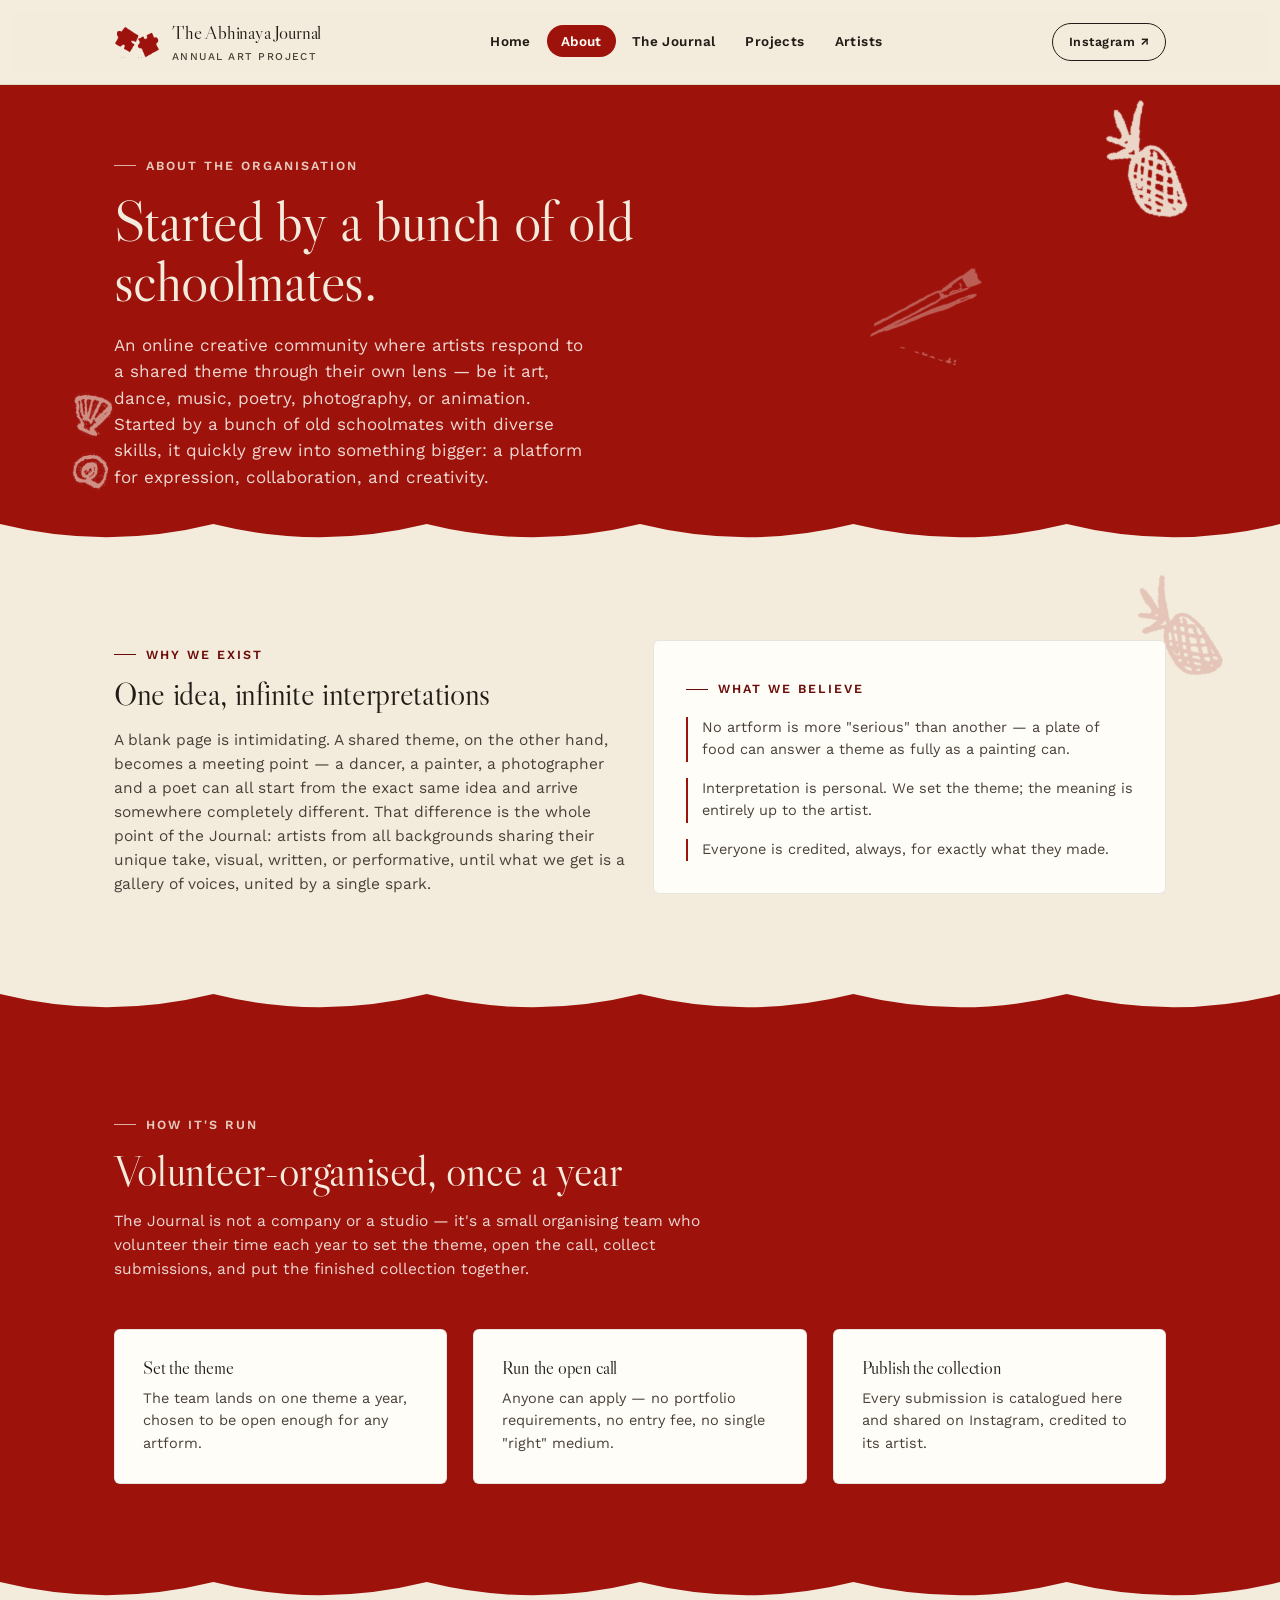
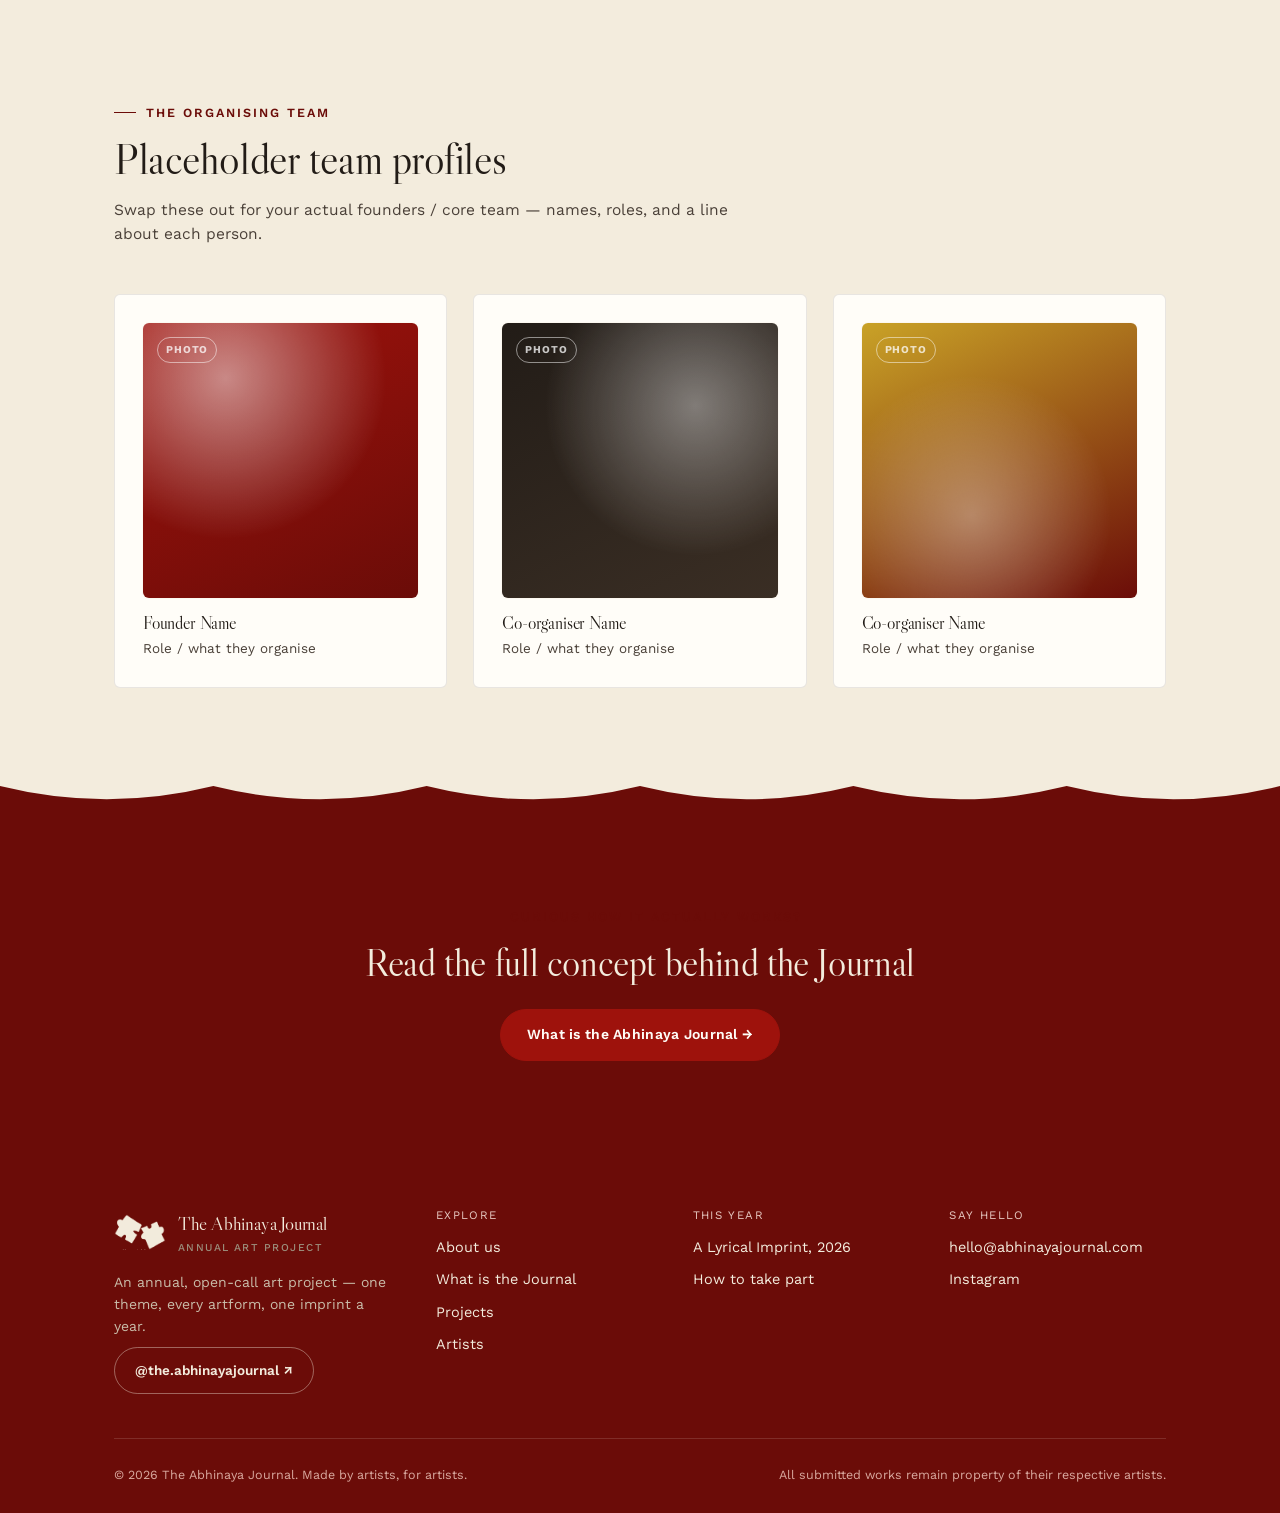
==== commit 55d99634: "Add files via upload" ====
--- a/about.html
+++ b/about.html
@@ -7,7 +7,7 @@
 <meta name="description" content="Who organises The Abhinaya Journal, why it exists, and how it runs each year.">
 <link rel="preconnect" href="https://fonts.googleapis.com">
 <link rel="preconnect" href="https://fonts.gstatic.com" crossorigin>
-<link href="https://fonts.googleapis.com/css2?family=Fraunces:ital,opsz,wght@0,9..144,400;0,9..144,600;1,9..144,500&family=Archivo:wght@400;500;600;700&display=swap" rel="stylesheet">
+<link href="https://fonts.googleapis.com/css2?family=Libre+Caslon+Display&family=Libre+Caslon+Text:ital,wght@0,400;0,700;1,400&family=Work+Sans:wght@400;500;600;700&display=swap" rel="stylesheet">
 <link rel="stylesheet" href="styles.css">
 </head>
 <body>
@@ -15,7 +15,7 @@
 <header class="site-header">
   <div class="wrap">
     <a href="index.html" class="brand">
-      <img class="mark" src="assets/logo-icon.png" alt="The Abhinaya Journal logo">
+      <img class="mark" src="[data-uri]" alt="The Abhinaya Journal logo">
       <span>The Abhinaya Journal<small>Annual Art Project</small></span>
     </a>
     <nav class="primary-nav" aria-label="Primary">
@@ -36,9 +36,9 @@
 <main>
 
   <section class="hero" style="padding-bottom:20px;">
-    <img class="doodle" src="assets/doodle-pineapple-light.png" alt="" style="top:6px;right:6%;width:110px;transform:rotate(6deg);opacity:0.9">
-    <img class="doodle" src="assets/doodle-shell-light.png" alt="" style="bottom:2%;left:4%;width:80px;transform:rotate(-10deg);opacity:0.6">
-    <img class="doodle" src="assets/doodle-paintbrush-light.png" alt="" style="top:40%;right:24%;width:90px;transform:rotate(18deg);opacity:0.35">
+    <img class="doodle" src="[data-uri]" alt="" style="top:6px;right:6%;width:110px;transform:rotate(6deg);opacity:0.9">
+    <img class="doodle" src="[data-uri]" alt="" style="bottom:2%;left:4%;width:80px;transform:rotate(-10deg);opacity:0.6">
+    <img class="doodle" src="[data-uri]" alt="" style="top:40%;right:24%;width:90px;transform:rotate(18deg);opacity:0.35">
     <div class="wrap">
       <span class="eyebrow">About the organisation</span>
       <h1 style="font-size:clamp(2.2rem,5vw,3.6rem);margin-top:16px;max-width:18ch;">Started by a bunch of old schoolmates.</h1>
@@ -47,11 +47,12 @@
   </section>
 
   <div class="torn-edge torn--red-to-cream" aria-hidden="true">
-    <svg viewBox="0 0 1200 44" preserveAspectRatio="none"><path d="M0,14 Q50,40 100,14 Q150,40 200,14 Q250,40 300,14 Q350,40 400,14 Q450,40 500,14 Q550,40 600,14 Q650,40 700,14 Q750,40 800,14 Q850,40 900,14 Q950,40 1000,14 Q1050,40 1100,14 Q1150,40 1200,14 L1200,0 L0,0 Z"/></svg>
+    <svg viewBox="0 0 1200 50" preserveAspectRatio="none"><path d="M0,16 Q100,46 200,16 Q300,46 400,16 Q500,46 600,16 Q700,46 800,16 Q900,46 1000,16 Q1100,46 1200,16 L1200,0 L0,0 Z"/></svg>
   </div>
 
   <!-- MISSION -->
-  <section>
+  <section class="doodle-field">
+    <img class="doodle" src="[data-uri]" alt="" style="top:10px;right:4%;width:100px;transform:rotate(-6deg);opacity:0.18">
     <div class="wrap grid grid-2" style="align-items:center;">
       <div class="reveal">
         <span class="eyebrow">Why we exist</span>
@@ -72,7 +73,7 @@
   </section>
 
   <!-- HOW WE'RE RUN -->
-  <div class="torn-edge torn--cream-to-red" aria-hidden="true"><svg viewBox="0 0 1200 44" preserveAspectRatio="none"><path d="M0,14 Q50,40 100,14 Q150,40 200,14 Q250,40 300,14 Q350,40 400,14 Q450,40 500,14 Q550,40 600,14 Q650,40 700,14 Q750,40 800,14 Q850,40 900,14 Q950,40 1000,14 Q1050,40 1100,14 Q1150,40 1200,14 L1200,0 L0,0 Z"/></svg></div>
+  <div class="torn-edge torn--cream-to-red" aria-hidden="true"><svg viewBox="0 0 1200 50" preserveAspectRatio="none"><path d="M0,16 Q100,46 200,16 Q300,46 400,16 Q500,46 600,16 Q700,46 800,16 Q900,46 1000,16 Q1100,46 1200,16 L1200,0 L0,0 Z"/></svg></div>
   <section class="band">
     <div class="wrap">
       <div class="section-head reveal">
@@ -98,7 +99,7 @@
   </section>
 
   <!-- TEAM -->
-  <div class="torn-edge torn--red-to-cream" aria-hidden="true"><svg viewBox="0 0 1200 44" preserveAspectRatio="none"><path d="M0,14 Q50,40 100,14 Q150,40 200,14 Q250,40 300,14 Q350,40 400,14 Q450,40 500,14 Q550,40 600,14 Q650,40 700,14 Q750,40 800,14 Q850,40 900,14 Q950,40 1000,14 Q1050,40 1100,14 Q1150,40 1200,14 L1200,0 L0,0 Z"/></svg></div>
+  <div class="torn-edge torn--red-to-cream" aria-hidden="true"><svg viewBox="0 0 1200 50" preserveAspectRatio="none"><path d="M0,16 Q100,46 200,16 Q300,46 400,16 Q500,46 600,16 Q700,46 800,16 Q900,46 1000,16 Q1100,46 1200,16 L1200,0 L0,0 Z"/></svg></div>
   <section>
     <div class="wrap">
       <div class="section-head reveal">
@@ -127,7 +128,7 @@
   </section>
 
   <!-- CTA -->
-  <div class="torn-edge torn--cream-to-deepred" aria-hidden="true"><svg viewBox="0 0 1200 44" preserveAspectRatio="none"><path d="M0,14 Q50,40 100,14 Q150,40 200,14 Q250,40 300,14 Q350,40 400,14 Q450,40 500,14 Q550,40 600,14 Q650,40 700,14 Q750,40 800,14 Q850,40 900,14 Q950,40 1000,14 Q1050,40 1100,14 Q1150,40 1200,14 L1200,0 L0,0 Z"/></svg></div>
+  <div class="torn-edge torn--cream-to-deepred" aria-hidden="true"><svg viewBox="0 0 1200 50" preserveAspectRatio="none"><path d="M0,16 Q100,46 200,16 Q300,46 400,16 Q500,46 600,16 Q700,46 800,16 Q900,46 1000,16 Q1100,46 1200,16 L1200,0 L0,0 Z"/></svg></div>
   <section class="band-ink doodle-field">
     <div class="wrap" style="text-align:center;">
       <span class="eyebrow" style="justify-content:center;">Curious how it actually works?</span>
@@ -145,7 +146,7 @@
     <div class="footer-grid">
       <div>
         <div class="brand" style="color:var(--cream)">
-          <img class="mark" src="assets/logo-icon-light.png" alt="The Abhinaya Journal logo">
+          <img class="mark" src="[data-uri]" alt="The Abhinaya Journal logo">
           <span>The Abhinaya Journal<small style="color:#9C8E7C">Annual Art Project</small></span>
         </div>
         <p style="margin-top:16px;font-size:14px;color:#C9BCA9;max-width:32ch;">An annual, open-call art project — one theme, every artform, one imprint a year.</p>
--- a/styles.css
+++ b/styles.css
@@ -12,8 +12,9 @@
   --ink-soft:   #4A4038;
   --white:      #FFFDF8;
 
-  --display: "Fraunces", "Iowan Old Style", Georgia, serif;
-  --body: "Archivo", "Helvetica Neue", Arial, sans-serif;
+  --display: "Libre Caslon Display", "Iowan Old Style", Georgia, serif;
+  --display-italic: "Libre Caslon Text", "Iowan Old Style", Georgia, serif;
+  --body: "Work Sans", "Helvetica Neue", Arial, sans-serif;
 
   --max: 1180px;
   --edge: clamp(20px, 5vw, 64px);
@@ -35,7 +36,7 @@
 a{ color:inherit; text-decoration:none; }
 h1,h2,h3,h4{
   font-family:var(--display);
-  font-weight:600;
+  font-weight:400;
   line-height:1.05;
   margin:0;
   letter-spacing:-0.01em;
@@ -140,7 +141,7 @@
   gap:12px;
   font-family:var(--display);
   font-size:19px;
-  font-weight:600;
+  font-weight:400;
   letter-spacing:-0.01em;
 }
 .brand .mark{
@@ -282,6 +283,7 @@
 }
 .hero h1 em{
   font-style:italic;
+  font-family:var(--display-italic);
   color:var(--white);
 }
 .hero-sub{
@@ -314,6 +316,7 @@
   font-size:clamp(1.8rem,3vw,2.4rem);
   margin-top:14px;
   font-style:italic;
+  font-family:var(--display-italic);
 }
 .hero-theme-card p{
   margin-top:14px;
@@ -338,7 +341,7 @@
   animation:scroll-left 32s linear infinite;
 }
 .ticker-track span{
-  font-family:var(--display);
+  font-family:var(--display-italic);
   font-style:italic;
   font-size:15px;
   padding:14px 34px;
@@ -409,6 +412,7 @@
   border:1px solid rgba(34,28,23,.1);
   border-radius:6px;
   padding:28px;
+  color:var(--ink);
 }
 .tag{
   display:inline-block;
@@ -438,6 +442,7 @@
   padding-bottom:44px;
   border-bottom:1px solid rgba(243,236,221,.15);
 }
+.footer-grid > div{ min-width:0; }
 .footer-grid h4{
   font-size:11.5px;
   letter-spacing:.12em;
@@ -503,7 +508,7 @@
   position:absolute;
   left:14px; bottom:14px; right:14px;
   color:var(--white);
-  font-family:var(--display);
+  font-family:var(--display-italic);
   font-style:italic;
   font-size:14px;
   opacity:.85;
@@ -527,7 +532,7 @@
    ============================================================ */
 .torn-edge{
   width:100%;
-  height:34px;
+  height:44px;
   line-height:0;
   overflow:hidden;
 }
@@ -564,3 +569,77 @@
 @media (prefers-reduced-motion:reduce){
   .reveal{ opacity:1; transform:none; transition:none; }
 }
+
+/* ============================================================
+   Art preview cards — image, author, title, divider, stats row
+   ============================================================ */
+.art-card{ color:var(--ink); }
+.art-card-row{
+  display:flex;
+  align-items:center;
+  justify-content:space-between;
+  margin-top:16px;
+}
+.art-card-author{ font-size:13.5px; font-weight:600; color:var(--ink-soft); }
+.art-card-icon-btn{
+  background:none;
+  border:none;
+  color:var(--ink-soft);
+  padding:2px;
+  display:inline-flex;
+  cursor:pointer;
+}
+.art-card-title{
+  font-family:var(--display);
+  font-size:1.15rem;
+  margin-top:10px;
+  line-height:1.3;
+}
+.art-card-divider{
+  border:none;
+  border-top:1px solid rgba(34,28,23,.16);
+  margin-top:18px;
+}
+.art-card-stats{
+  display:flex;
+  align-items:center;
+  justify-content:space-between;
+  margin-top:14px;
+  font-size:13px;
+  color:var(--ink-soft);
+}
+.art-card-views{ display:flex; align-items:center; gap:6px; }
+.art-card-like{ color:var(--terracotta); }
+
+/* ============================================================
+   Project intro banner — square artwork/graphic for each edition
+   ============================================================ */
+.project-banner{
+  aspect-ratio:1;
+  background:var(--cream);
+  border-radius:8px;
+  position:relative;
+  overflow:hidden;
+  display:flex;
+  align-items:center;
+  justify-content:center;
+  text-align:center;
+  padding:32px;
+}
+.project-banner img.banner-photo{
+  position:absolute;
+  inset:0;
+  width:100%;
+  height:100%;
+  object-fit:cover;
+}
+.project-banner-title{
+  position:relative;
+  z-index:2;
+  font-family:var(--display-italic);
+  font-style:italic;
+  font-size:clamp(1.6rem,3vw,2.2rem);
+  color:var(--terracotta-deep);
+  line-height:1.15;
+}
+.project-banner .doodle{ z-index:1; }
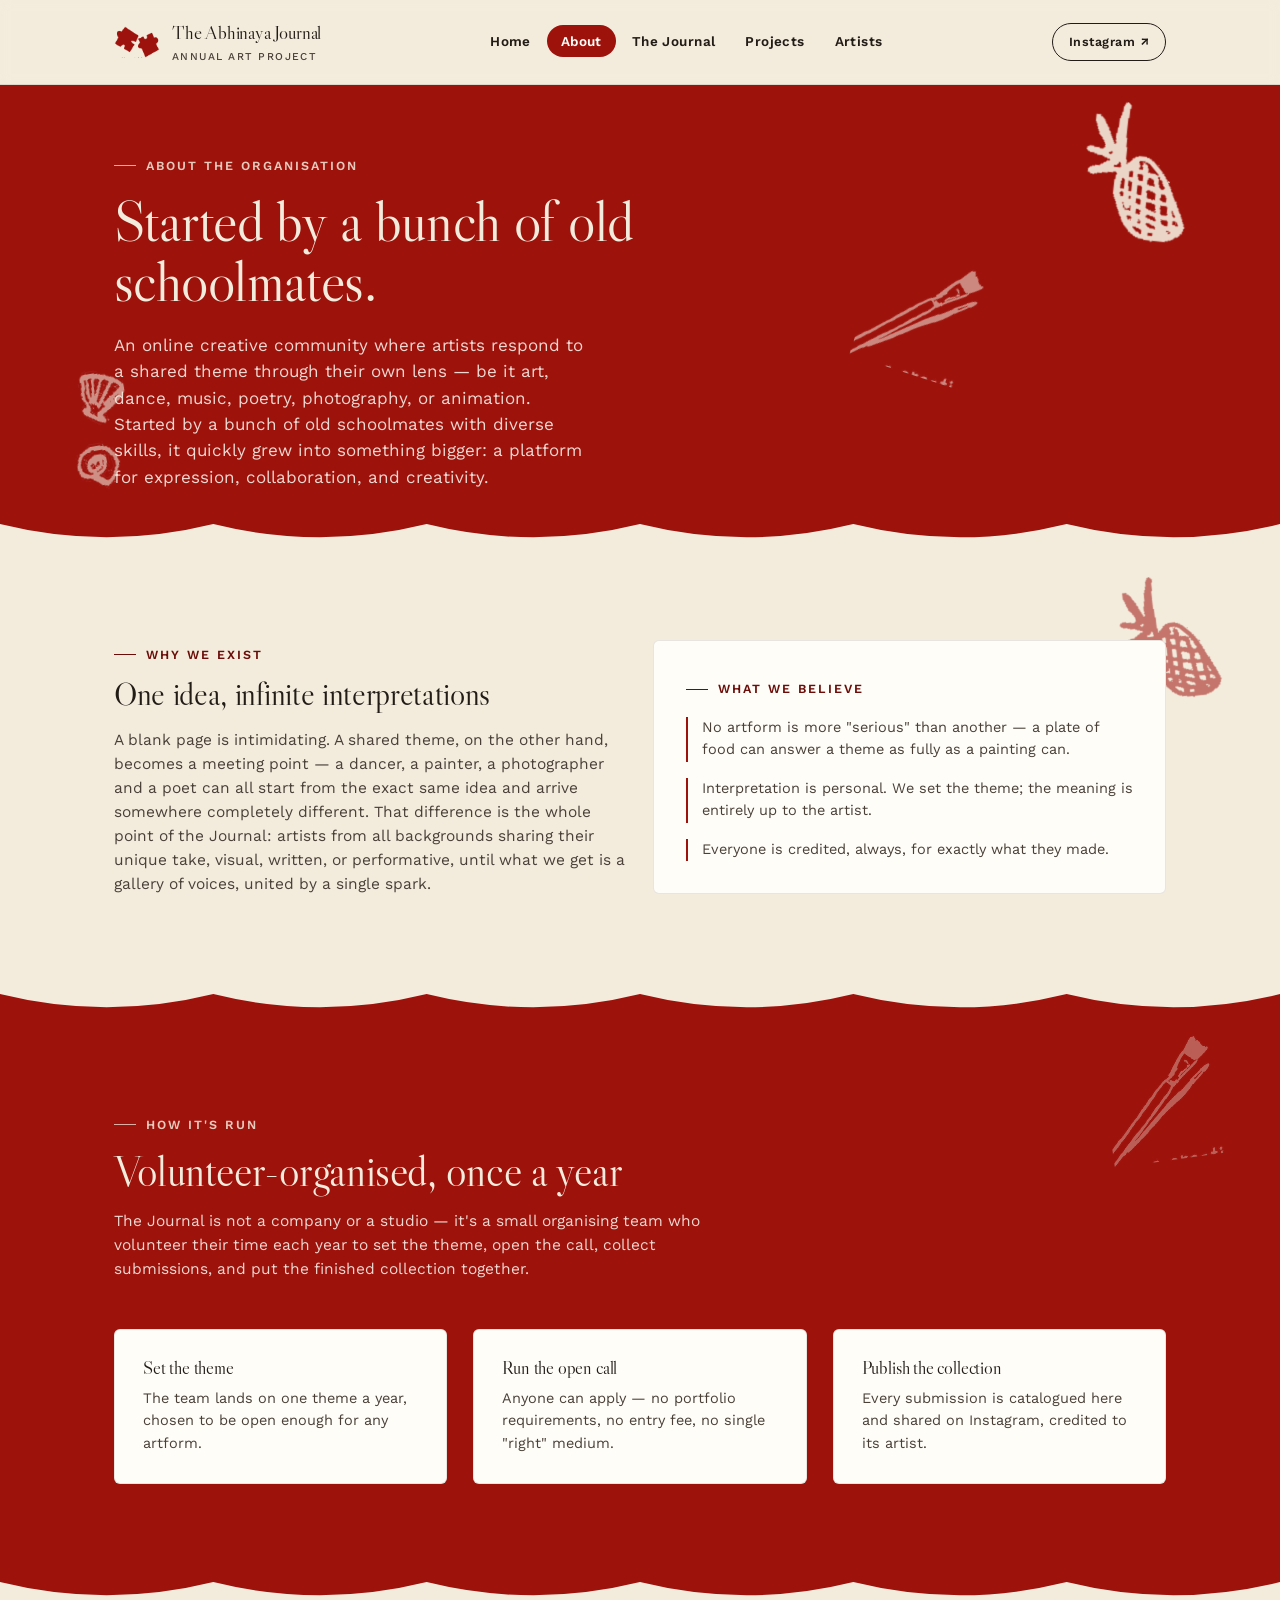
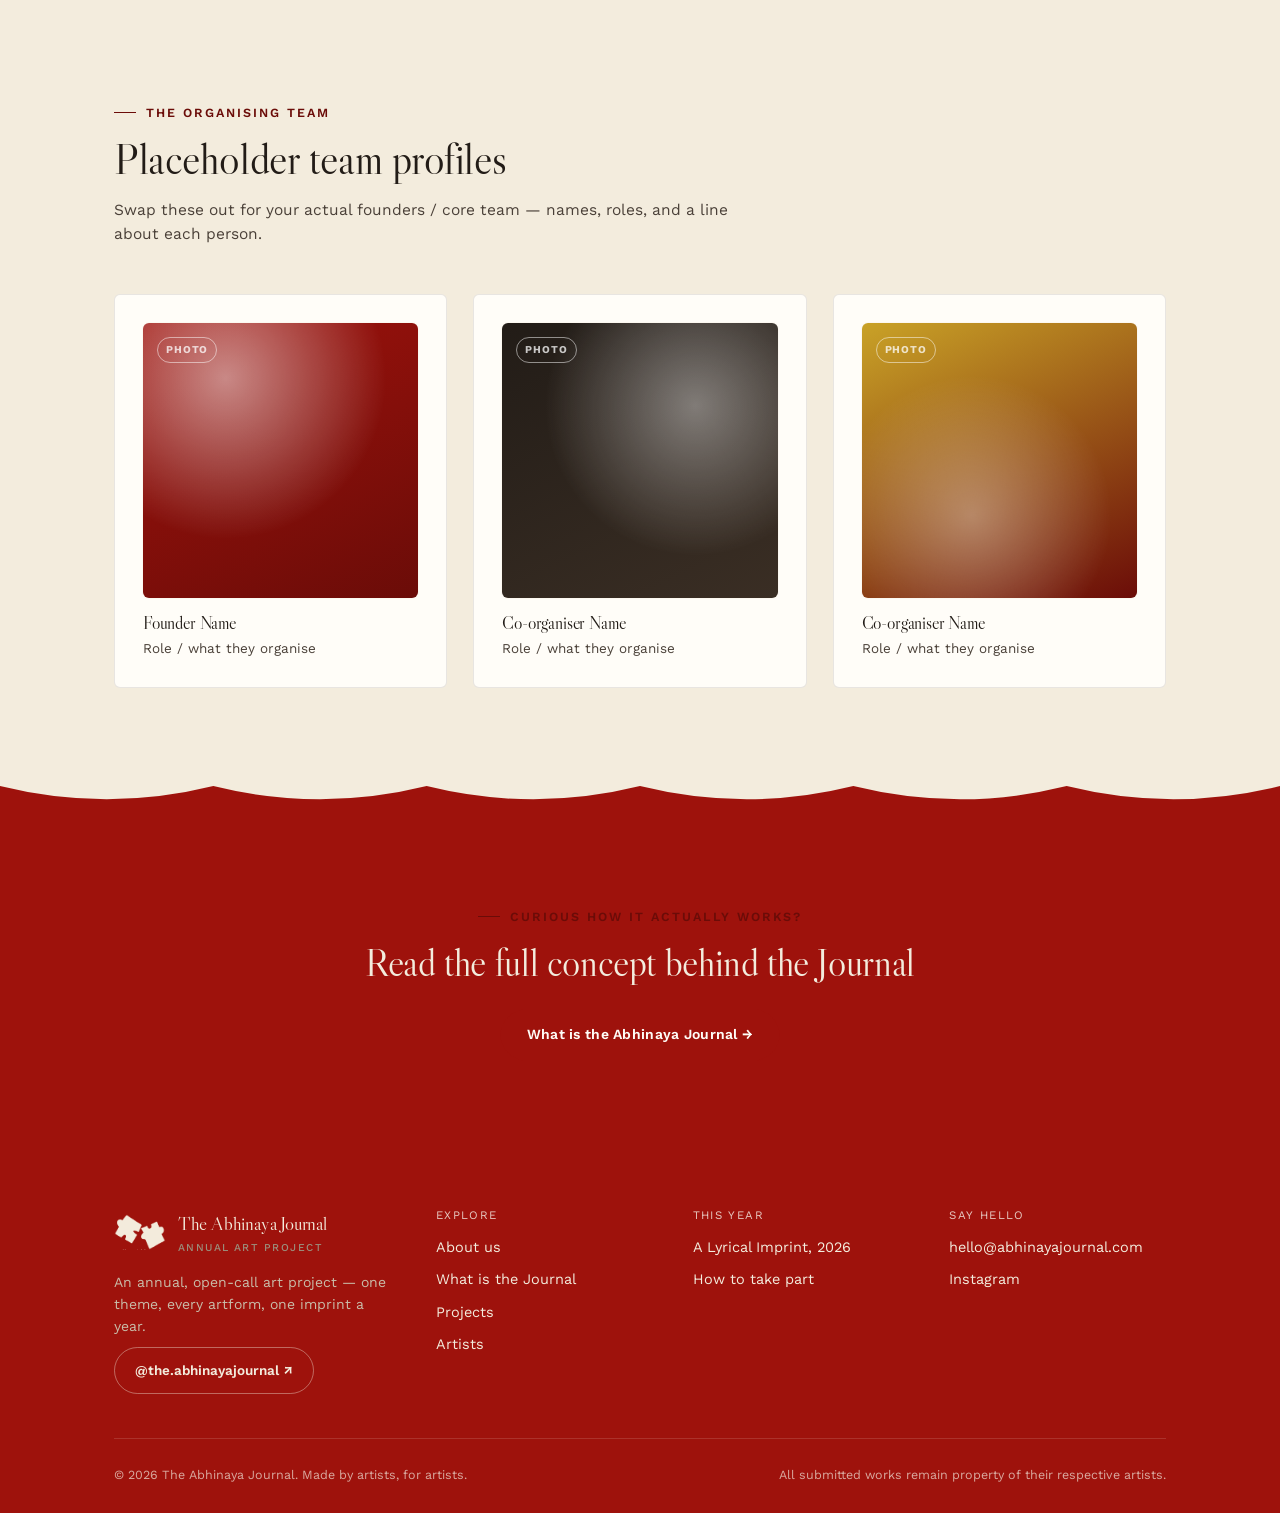
==== commit 33e94c2a: "Add files via upload" ====
--- a/about.html
+++ b/about.html
@@ -36,9 +36,9 @@
 <main>
 
   <section class="hero" style="padding-bottom:20px;">
-    <img class="doodle" src="[data-uri]" alt="" style="top:6px;right:6%;width:110px;transform:rotate(6deg);opacity:0.9">
-    <img class="doodle" src="[data-uri]" alt="" style="bottom:2%;left:4%;width:80px;transform:rotate(-10deg);opacity:0.6">
-    <img class="doodle" src="[data-uri]" alt="" style="top:40%;right:24%;width:90px;transform:rotate(18deg);opacity:0.35">
+    <img class="doodle" src="[data-uri]" alt="" style="top:6px;right:6%;width:132px;transform:rotate(6deg);opacity:0.9">
+    <img class="doodle" src="[data-uri]" alt="" style="bottom:2%;left:4%;width:96px;transform:rotate(-10deg);opacity:0.6">
+    <img class="doodle" src="[data-uri]" alt="" style="top:40%;right:24%;width:108px;transform:rotate(18deg);opacity:0.55">
     <div class="wrap">
       <span class="eyebrow">About the organisation</span>
       <h1 style="font-size:clamp(2.2rem,5vw,3.6rem);margin-top:16px;max-width:18ch;">Started by a bunch of old schoolmates.</h1>
@@ -52,7 +52,7 @@
 
   <!-- MISSION -->
   <section class="doodle-field">
-    <img class="doodle" src="[data-uri]" alt="" style="top:10px;right:4%;width:100px;transform:rotate(-6deg);opacity:0.18">
+    <img class="doodle" src="[data-uri]" alt="" style="top:10px;right:4%;width:120px;transform:rotate(-6deg);opacity:0.55">
     <div class="wrap grid grid-2" style="align-items:center;">
       <div class="reveal">
         <span class="eyebrow">Why we exist</span>
@@ -74,7 +74,8 @@
 
   <!-- HOW WE'RE RUN -->
   <div class="torn-edge torn--cream-to-red" aria-hidden="true"><svg viewBox="0 0 1200 50" preserveAspectRatio="none"><path d="M0,16 Q100,46 200,16 Q300,46 400,16 Q500,46 600,16 Q700,46 800,16 Q900,46 1000,16 Q1100,46 1200,16 L1200,0 L0,0 Z"/></svg></div>
-  <section class="band">
+  <section class="band doodle-field">
+    <img class="doodle" src="[data-uri]" alt="" style="top:16px;right:5%;width:110px;transform:rotate(-8deg);opacity:0.35">
     <div class="wrap">
       <div class="section-head reveal">
         <span class="eyebrow">How it's run</span>
--- a/styles.css
+++ b/styles.css
@@ -332,7 +332,7 @@
   border-bottom:1px solid rgba(243,236,221,.25);
   overflow:hidden;
   margin-top:56px;
-  background:var(--terracotta-deep);
+  background:var(--terracotta);
 }
 .ticker-track{
   display:flex;
@@ -391,7 +391,7 @@
 .band .btn-primary:hover{ background:var(--white); color:var(--terracotta-deep); }
 .band .btn-ghost{ border-color:var(--cream); color:var(--cream); }
 .band .btn-ghost:hover{ background:var(--cream); color:var(--terracotta-deep); }
-.band-ink{ background:var(--terracotta-deep); color:var(--cream); }
+.band-ink{ background:var(--terracotta); color:var(--cream); }
 .band-ink .ink-soft{ color:#E7C9C2; }
 
 /* ============================================================
@@ -431,7 +431,7 @@
    Footer
    ============================================================ */
 footer.site-footer{
-  background:var(--terracotta-deep);
+  background:var(--terracotta);
   color:var(--cream);
   padding:64px 0 28px;
 }
@@ -541,9 +541,9 @@
 .torn--red-to-cream path{ fill:var(--terracotta); }
 .torn--cream-to-red{ background:var(--terracotta); }
 .torn--cream-to-red path{ fill:var(--cream); }
-.torn--cream-to-deepred{ background:var(--terracotta-deep); }
+.torn--cream-to-deepred{ background:var(--terracotta); }
 .torn--cream-to-deepred path{ fill:var(--cream); }
-.torn--red-to-deepred{ background:var(--terracotta-deep); }
+.torn--red-to-deepred{ background:var(--terracotta); }
 .torn--red-to-deepred path{ fill:var(--terracotta); }
 
 /* ============================================================
@@ -573,7 +573,18 @@
 /* ============================================================
    Art preview cards — image, author, title, divider, stats row
    ============================================================ */
-.art-card{ color:var(--ink); }
+.art-card{
+  color:var(--ink);
+  background:var(--white);
+  border-radius:6px;
+  overflow:hidden;
+  box-shadow:0 0 0 1px rgba(34,28,23,.08);
+}
+.art-card .tile{ border-radius:0; box-shadow:none; }
+.art-card-row{ padding:0 16px; margin-top:16px; }
+.art-card-title{ padding:0 16px; }
+.art-card-divider{ margin-left:16px; margin-right:16px; width:auto; }
+.art-card-stats{ padding:0 16px 16px; }
 .art-card-row{
   display:flex;
   align-items:center;
@@ -643,3 +654,48 @@
   line-height:1.15;
 }
 .project-banner .doodle{ z-index:1; }
+
+/* ============================================================
+   Project banner header layout (responsive)
+   ============================================================ */
+.project-block-head--banner{
+  display:grid;
+  grid-template-columns:1.3fr 0.9fr;
+  align-items:center;
+  gap:40px;
+  border-bottom:none;
+}
+@media (max-width:760px){
+  .project-block-head--banner{
+    grid-template-columns:1fr;
+    gap:22px;
+  }
+  .project-block-head--banner .project-banner{
+    max-width:280px;
+    margin:0 auto;
+  }
+}
+
+/* ============================================================
+   Mobile polish pass — tighten spacing and scale for small screens
+   ============================================================ */
+@media (max-width:640px){
+  section{ padding:52px 0; }
+  .hero{ padding:36px 0 28px; }
+  .hero h1{ font-size:2.5rem; }
+  .hero-actions{ gap:10px; }
+  .hero-actions .btn{ flex:1 1 auto; justify-content:center; }
+  .hero-theme-card{ padding:24px; }
+  .section-head{ margin-bottom:32px; }
+  .grid{ gap:18px; }
+  .ticker-track span{ font-size:13px; padding:12px 20px; }
+  .footer-grid{ gap:32px 24px; }
+  footer.site-footer{ padding:48px 0 24px; }
+  .card{ padding:22px; }
+  .btn{ padding:13px 22px; font-size:13.5px; }
+  .hero-actions{ flex-direction:column; align-items:stretch; }
+}
+@media (max-width:420px){
+  .hero h1{ font-size:2.15rem; }
+  .hero-theme-card h2{ font-size:1.6rem; }
+}
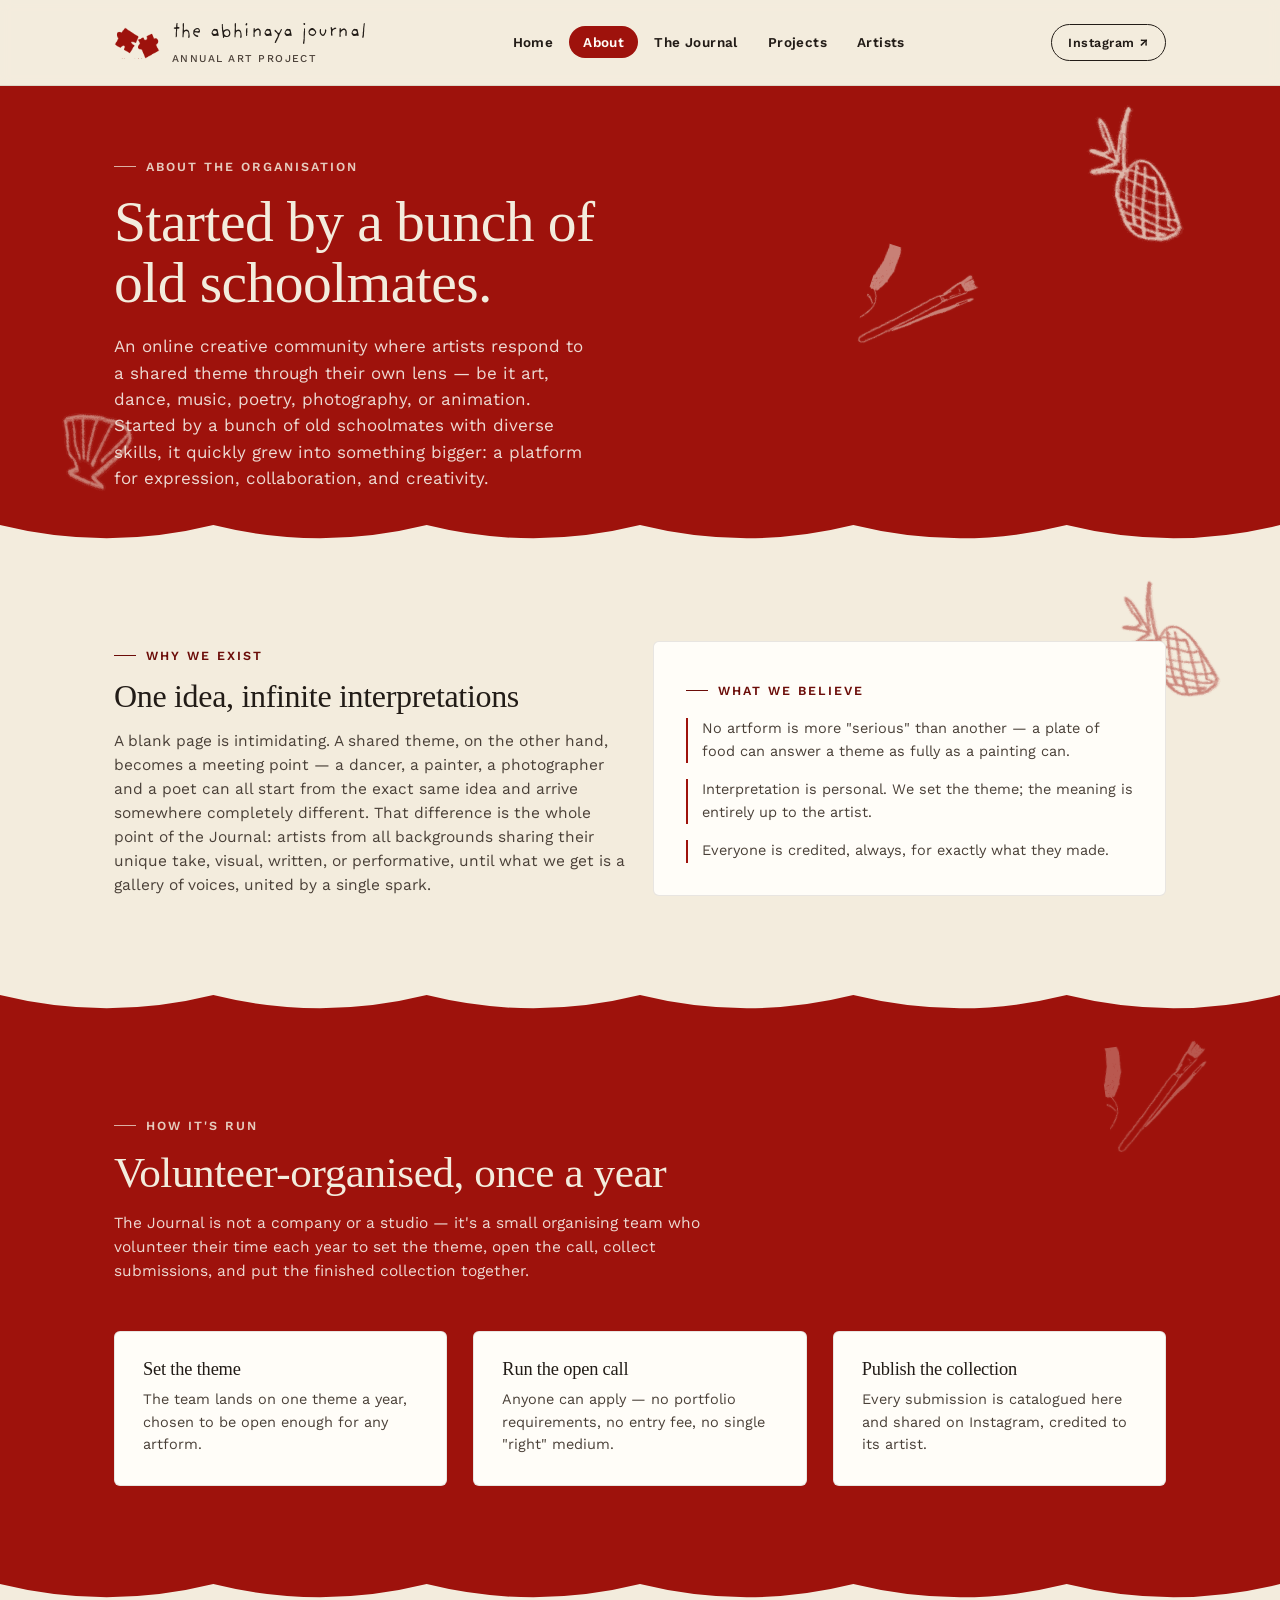
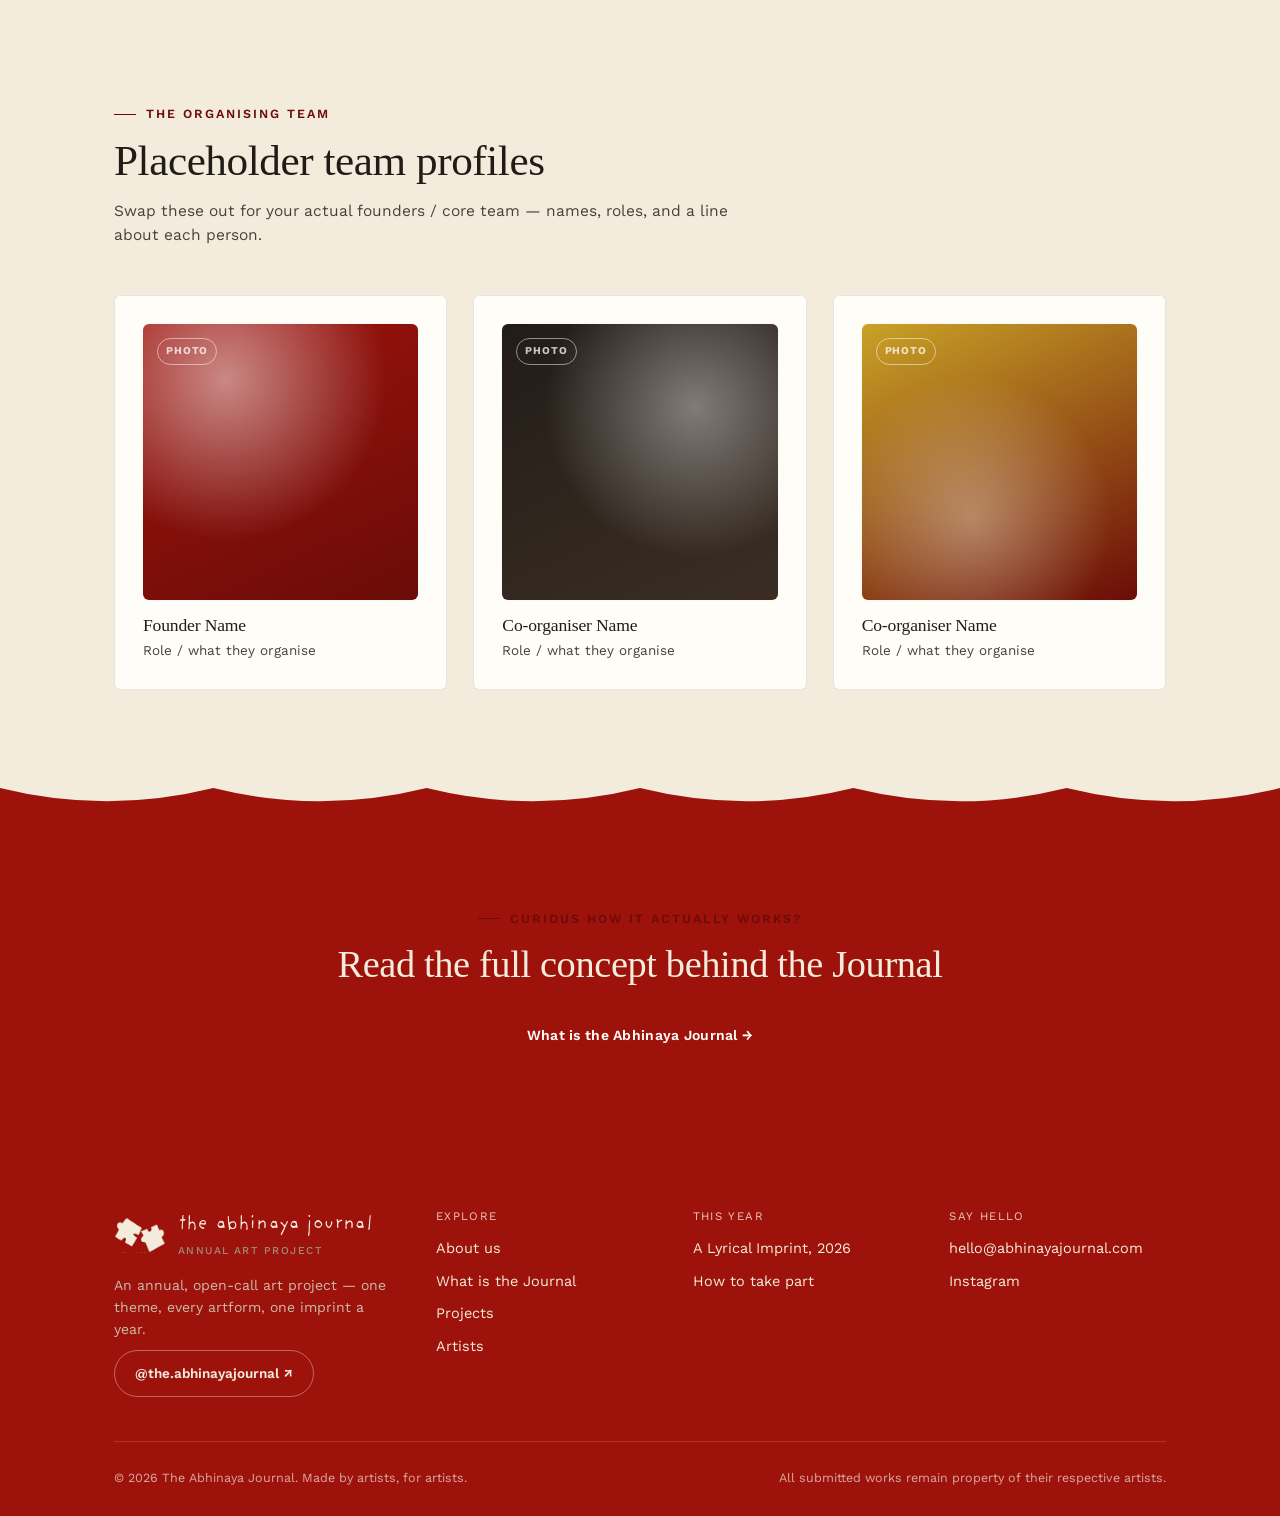
==== commit 757bd74f: "Add files via upload" ====
--- a/about.html
+++ b/about.html
@@ -7,7 +7,7 @@
 <meta name="description" content="Who organises The Abhinaya Journal, why it exists, and how it runs each year.">
 <link rel="preconnect" href="https://fonts.googleapis.com">
 <link rel="preconnect" href="https://fonts.gstatic.com" crossorigin>
-<link href="https://fonts.googleapis.com/css2?family=Libre+Caslon+Display&family=Libre+Caslon+Text:ital,wght@0,400;0,700;1,400&family=Work+Sans:wght@400;500;600;700&display=swap" rel="stylesheet">
+<link href="https://fonts.googleapis.com/css2?family=Libre+Caslon+Displayfamily=Libre+Caslon+Display&family=Libre+Caslon+Text:ital,wght@0,400;0,700;1,400&family=Work+Sans:wght@400;500;600;700&display=swapfamily=Libre+Caslon+Text:ital,wght@0,400;0,700;1,400family=Libre+Caslon+Display&family=Libre+Caslon+Text:ital,wght@0,400;0,700;1,400&family=Work+Sans:wght@400;500;600;700&display=swapfamily=Work+Sans:wght@400;500;600;700family=Libre+Caslon+Display&family=Libre+Caslon+Text:ital,wght@0,400;0,700;1,400&family=Work+Sans:wght@400;500;600;700&display=swapfamily=Caveat:wght@500;600;700family=Libre+Caslon+Display&family=Libre+Caslon+Text:ital,wght@0,400;0,700;1,400&family=Work+Sans:wght@400;500;600;700&display=swapdisplay=swap" rel="stylesheet">
 <link rel="stylesheet" href="styles.css">
 </head>
 <body>
@@ -16,7 +16,7 @@
   <div class="wrap">
     <a href="index.html" class="brand">
       <img class="mark" src="[data-uri]" alt="The Abhinaya Journal logo">
-      <span>The Abhinaya Journal<small>Annual Art Project</small></span>
+      <span>the abhinaya journal<small>Annual Art Project</small></span>
     </a>
     <nav class="primary-nav" aria-label="Primary">
       <ul>
@@ -36,9 +36,9 @@
 <main>
 
   <section class="hero" style="padding-bottom:20px;">
-    <img class="doodle" src="[data-uri]" alt="" style="top:6px;right:6%;width:132px;transform:rotate(6deg);opacity:0.9">
-    <img class="doodle" src="[data-uri]" alt="" style="bottom:2%;left:4%;width:96px;transform:rotate(-10deg);opacity:0.6">
-    <img class="doodle" src="[data-uri]" alt="" style="top:40%;right:24%;width:108px;transform:rotate(18deg);opacity:0.55">
+    <img class="doodle" src="[data-uri]" alt="" style="top:6px;right:6%;width:132px;transform:rotate(6deg);opacity:0.9">
+    <img class="doodle" src="[data-uri]" alt="" style="bottom:2%;left:4%;width:96px;transform:rotate(-10deg);opacity:0.6">
+    <img class="doodle" src="[data-uri]" alt="" style="top:40%;right:24%;width:108px;transform:rotate(18deg);opacity:0.55">
     <div class="wrap">
       <span class="eyebrow">About the organisation</span>
       <h1 style="font-size:clamp(2.2rem,5vw,3.6rem);margin-top:16px;max-width:18ch;">Started by a bunch of old schoolmates.</h1>
@@ -52,7 +52,7 @@
 
   <!-- MISSION -->
   <section class="doodle-field">
-    <img class="doodle" src="[data-uri]" alt="" style="top:10px;right:4%;width:120px;transform:rotate(-6deg);opacity:0.55">
+    <img class="doodle" src="[data-uri]" alt="" style="top:10px;right:4%;width:120px;transform:rotate(-6deg);opacity:0.55">
     <div class="wrap grid grid-2" style="align-items:center;">
       <div class="reveal">
         <span class="eyebrow">Why we exist</span>
@@ -75,7 +75,7 @@
   <!-- HOW WE'RE RUN -->
   <div class="torn-edge torn--cream-to-red" aria-hidden="true"><svg viewBox="0 0 1200 50" preserveAspectRatio="none"><path d="M0,16 Q100,46 200,16 Q300,46 400,16 Q500,46 600,16 Q700,46 800,16 Q900,46 1000,16 Q1100,46 1200,16 L1200,0 L0,0 Z"/></svg></div>
   <section class="band doodle-field">
-    <img class="doodle" src="[data-uri]" alt="" style="top:16px;right:5%;width:110px;transform:rotate(-8deg);opacity:0.35">
+    <img class="doodle" src="[data-uri]" alt="" style="top:16px;right:5%;width:110px;transform:rotate(-8deg);opacity:0.35">
     <div class="wrap">
       <div class="section-head reveal">
         <span class="eyebrow">How it's run</span>
@@ -148,7 +148,7 @@
       <div>
         <div class="brand" style="color:var(--cream)">
           <img class="mark" src="[data-uri]" alt="The Abhinaya Journal logo">
-          <span>The Abhinaya Journal<small style="color:#9C8E7C">Annual Art Project</small></span>
+          <span>the abhinaya journal<small style="color:#9C8E7C">Annual Art Project</small></span>
         </div>
         <p style="margin-top:16px;font-size:14px;color:#C9BCA9;max-width:32ch;">An annual, open-call art project — one theme, every artform, one imprint a year.</p>
         <a class="footer-ig" href="https://www.instagram.com/the.abhinayajournal/" target="_blank" rel="noopener">@the.abhinayajournal ↗</a>
--- a/styles.css
+++ b/styles.css
@@ -1,3 +1,11 @@
+@font-face{
+  font-family:"Providence Sans";
+  src:url([data-uri]) format("truetype");
+  font-weight:400;
+  font-style:normal;
+  font-display:swap;
+}
+
 /* ============================================================
    THE ABHINAYA JOURNAL — shared stylesheet
    Design tokens
@@ -14,6 +22,7 @@
 
   --display: "Libre Caslon Display", "Iowan Old Style", Georgia, serif;
   --display-italic: "Libre Caslon Text", "Iowan Old Style", Georgia, serif;
+  --brand-font: "Providence Sans", "Caveat", "Libre Caslon Display", sans-serif;
   --body: "Work Sans", "Helvetica Neue", Arial, sans-serif;
 
   --max: 1180px;
@@ -139,10 +148,10 @@
   display:flex;
   align-items:center;
   gap:12px;
-  font-family:var(--display);
-  font-size:19px;
+  font-family:var(--brand-font);
+  font-size:20px;
   font-weight:400;
-  letter-spacing:-0.01em;
+  letter-spacing:0.01em;
 }
 .brand .mark{
   flex:none;
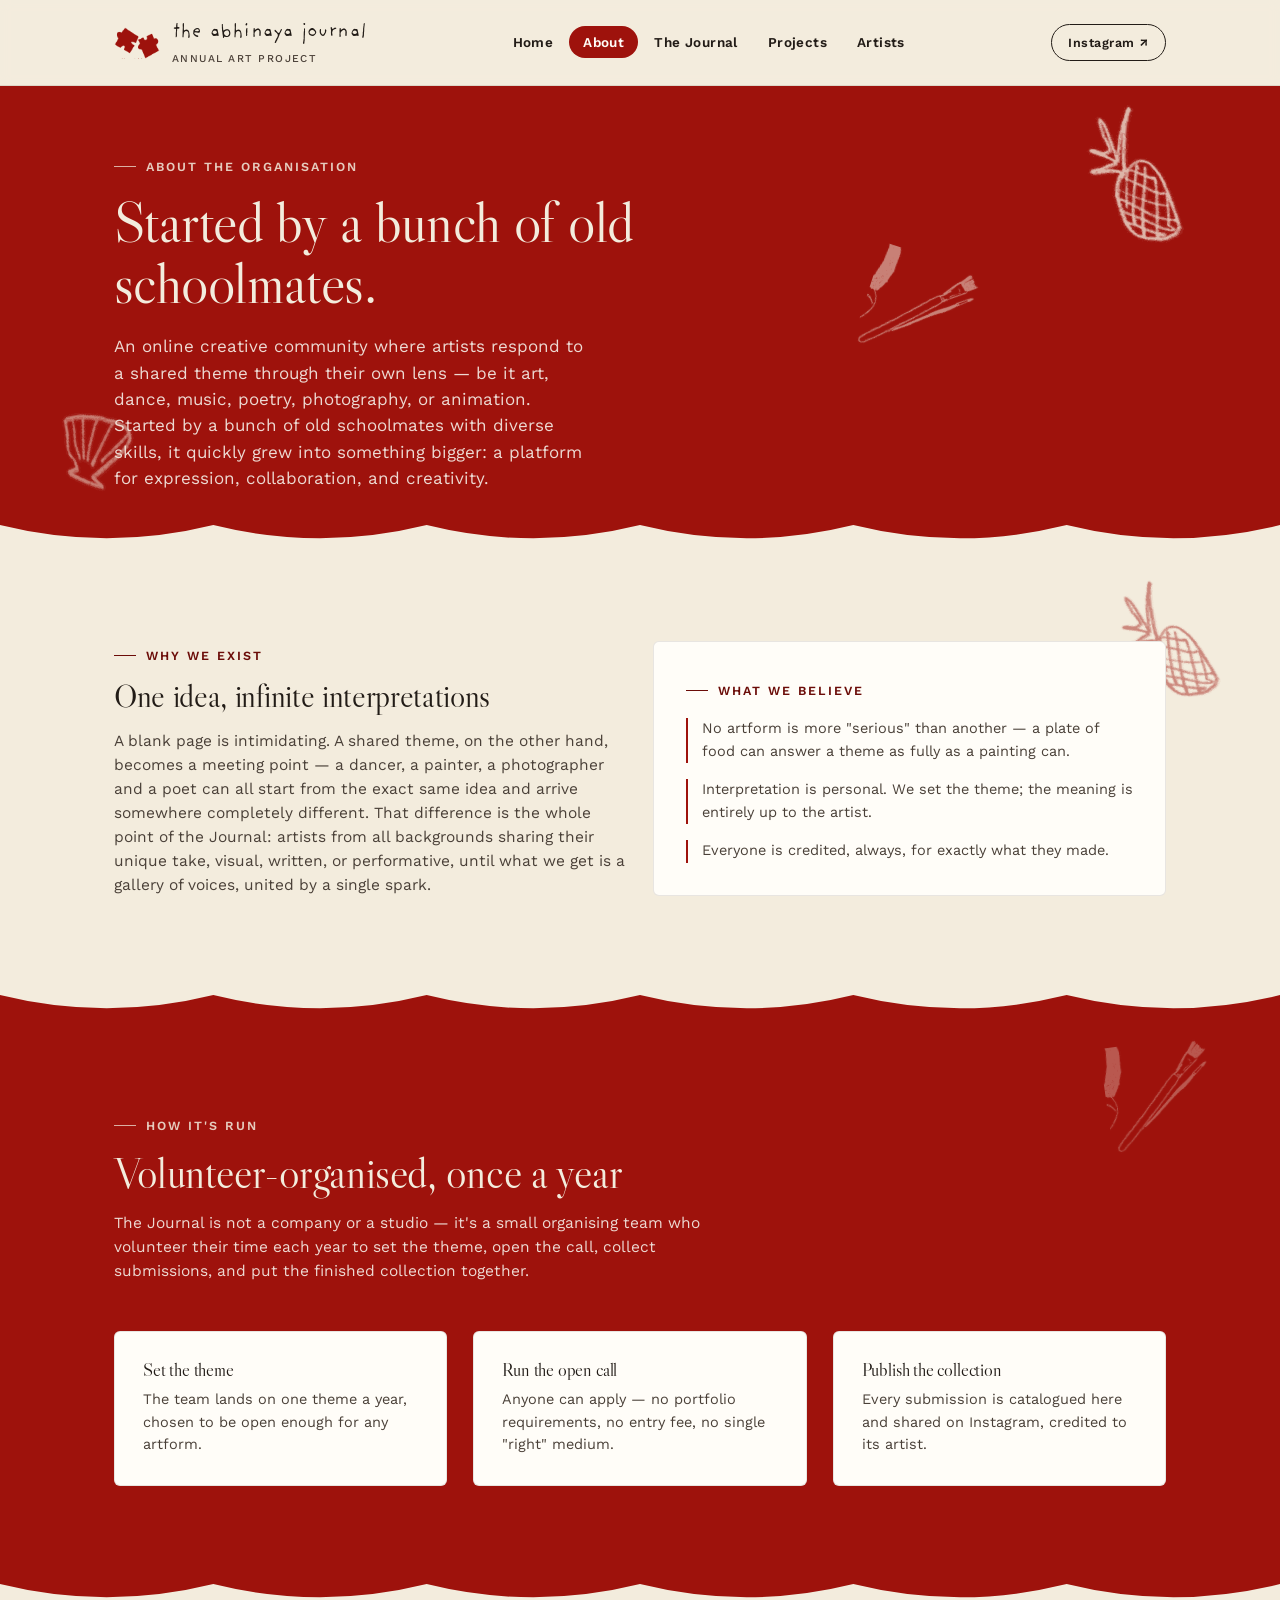
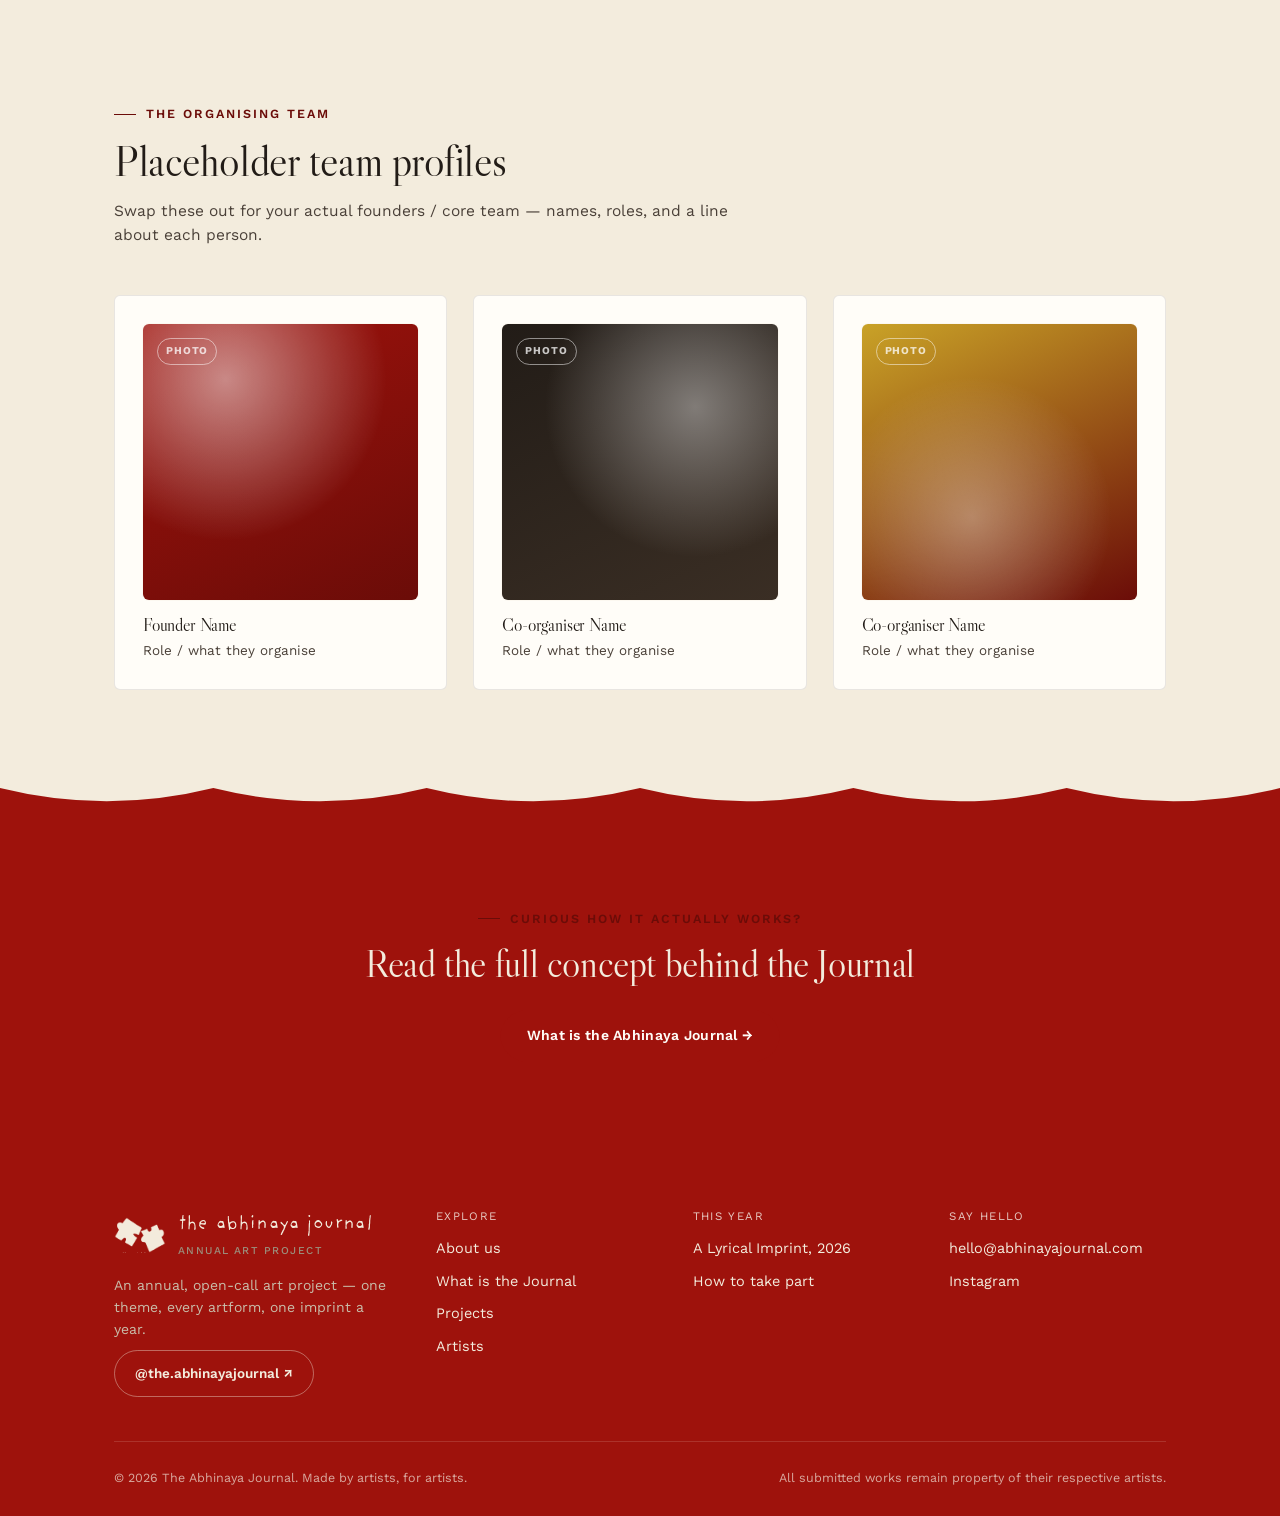
==== commit 2107176c: "Add files via upload" ====
--- a/about.html
+++ b/about.html
@@ -7,7 +7,7 @@
 <meta name="description" content="Who organises The Abhinaya Journal, why it exists, and how it runs each year.">
 <link rel="preconnect" href="https://fonts.googleapis.com">
 <link rel="preconnect" href="https://fonts.gstatic.com" crossorigin>
-<link href="https://fonts.googleapis.com/css2?family=Libre+Caslon+Displayfamily=Libre+Caslon+Display&family=Libre+Caslon+Text:ital,wght@0,400;0,700;1,400&family=Work+Sans:wght@400;500;600;700&display=swapfamily=Libre+Caslon+Text:ital,wght@0,400;0,700;1,400family=Libre+Caslon+Display&family=Libre+Caslon+Text:ital,wght@0,400;0,700;1,400&family=Work+Sans:wght@400;500;600;700&display=swapfamily=Work+Sans:wght@400;500;600;700family=Libre+Caslon+Display&family=Libre+Caslon+Text:ital,wght@0,400;0,700;1,400&family=Work+Sans:wght@400;500;600;700&display=swapfamily=Caveat:wght@500;600;700family=Libre+Caslon+Display&family=Libre+Caslon+Text:ital,wght@0,400;0,700;1,400&family=Work+Sans:wght@400;500;600;700&display=swapdisplay=swap" rel="stylesheet">
+<link href="https://fonts.googleapis.com/css2?family=Libre+Caslon+Display&family=Libre+Caslon+Text:ital,wght@0,400;0,700;1,400&family=Work+Sans:wght@400;500;600;700&family=Caveat:wght@500;600;700&display=swap" rel="stylesheet">
 <link rel="stylesheet" href="styles.css">
 </head>
 <body>
--- a/styles.css
+++ b/styles.css
@@ -708,3 +708,203 @@
   .hero h1{ font-size:2.15rem; }
   .hero-theme-card h2{ font-size:1.6rem; }
 }
+
+/* ============================================================
+   Swipeable image carousel (Instagram-style) for multi-image pieces
+   ============================================================ */
+.art-carousel{
+  position:relative;
+  aspect-ratio:4/5;
+  border-radius:6px;
+  overflow:hidden;
+  background:var(--ink);
+}
+.art-carousel-track{
+  display:flex;
+  height:100%;
+  overflow-x:auto;
+  scroll-snap-type:x mandatory;
+  -webkit-overflow-scrolling:touch;
+  scrollbar-width:none;
+}
+.art-carousel-track::-webkit-scrollbar{ display:none; }
+.art-carousel-track img{
+  flex:0 0 100%;
+  width:100%;
+  height:100%;
+  object-fit:cover;
+  scroll-snap-align:start;
+  display:block;
+}
+.art-carousel-dots{
+  position:absolute;
+  bottom:12px;
+  left:0;
+  right:0;
+  display:flex;
+  justify-content:center;
+  gap:6px;
+  pointer-events:none;
+}
+.art-carousel-dots span{
+  width:6px;
+  height:6px;
+  border-radius:50%;
+  background:rgba(255,255,255,.45);
+  transition:background .2s ease, transform .2s ease;
+  pointer-events:auto;
+  cursor:pointer;
+}
+.art-carousel-dots span.active{
+  background:var(--white);
+  transform:scale(1.25);
+}
+.art-carousel-arrow{
+  position:absolute;
+  top:50%;
+  transform:translateY(-50%);
+  width:30px;
+  height:30px;
+  border-radius:50%;
+  background:rgba(0,0,0,.35);
+  color:var(--white);
+  border:none;
+  display:flex;
+  align-items:center;
+  justify-content:center;
+  cursor:pointer;
+  opacity:0;
+  transition:opacity .2s ease, background .2s ease;
+}
+.art-carousel:hover .art-carousel-arrow{ opacity:1; }
+.art-carousel-arrow:hover{ background:rgba(0,0,0,.55); }
+.art-carousel-arrow.prev{ left:8px; }
+.art-carousel-arrow.next{ right:8px; }
+@media (max-width:760px){
+  .art-carousel-arrow{ display:none; }
+}
+
+/* ============================================================
+   Fullscreen lightbox — click any carousel image to view large
+   ============================================================ */
+.lightbox-overlay{
+  position:fixed;
+  inset:0;
+  background:rgba(15,10,8,.95);
+  z-index:1000;
+  display:none;
+  align-items:center;
+  justify-content:center;
+}
+.lightbox-overlay.open{ display:flex; }
+body.lightbox-locked{ overflow:hidden; }
+
+.lightbox-track{
+  display:flex;
+  width:100%;
+  height:100%;
+  overflow-x:auto;
+  scroll-snap-type:x mandatory;
+  -webkit-overflow-scrolling:touch;
+  scrollbar-width:none;
+  align-items:center;
+}
+.lightbox-track::-webkit-scrollbar{ display:none; }
+.lightbox-slide{
+  flex:0 0 100%;
+  height:100%;
+  display:flex;
+  align-items:center;
+  justify-content:center;
+  scroll-snap-align:start;
+  box-sizing:border-box;
+  padding:70px 24px 90px;
+}
+.lightbox-slide img{
+  max-width:100%;
+  max-height:100%;
+  object-fit:contain;
+  border-radius:4px;
+  box-shadow:0 20px 60px rgba(0,0,0,.5);
+}
+
+.lightbox-close{
+  position:absolute;
+  top:18px;
+  right:18px;
+  width:42px;
+  height:42px;
+  border-radius:50%;
+  background:rgba(255,255,255,.12);
+  border:none;
+  color:var(--white);
+  font-size:22px;
+  line-height:1;
+  cursor:pointer;
+  display:flex;
+  align-items:center;
+  justify-content:center;
+  z-index:2;
+  transition:background .2s ease;
+}
+.lightbox-close:hover{ background:rgba(255,255,255,.24); }
+
+.lightbox-arrow{
+  position:absolute;
+  top:50%;
+  transform:translateY(-50%);
+  width:48px;
+  height:48px;
+  border-radius:50%;
+  background:rgba(255,255,255,.12);
+  color:var(--white);
+  border:none;
+  font-size:26px;
+  cursor:pointer;
+  display:flex;
+  align-items:center;
+  justify-content:center;
+  z-index:2;
+  transition:background .2s ease;
+}
+.lightbox-arrow:hover{ background:rgba(255,255,255,.24); }
+.lightbox-arrow.prev{ left:14px; }
+.lightbox-arrow.next{ right:14px; }
+@media (max-width:640px){
+  .lightbox-arrow{ width:38px; height:38px; font-size:20px; }
+}
+
+.lightbox-dots{
+  position:absolute;
+  bottom:44px;
+  left:0; right:0;
+  display:flex;
+  justify-content:center;
+  gap:7px;
+  z-index:2;
+}
+.lightbox-dots span{
+  width:7px; height:7px;
+  border-radius:50%;
+  background:rgba(255,255,255,.4);
+  cursor:pointer;
+  transition:background .2s ease, transform .2s ease;
+}
+.lightbox-dots span.active{
+  background:var(--white);
+  transform:scale(1.3);
+}
+
+.lightbox-caption{
+  position:absolute;
+  bottom:14px;
+  left:0; right:0;
+  text-align:center;
+  color:#D9CFC4;
+  font-size:13px;
+  z-index:2;
+  padding:0 60px;
+}
+
+/* Make carousel and tile images look clickable */
+.art-carousel-track img, .art-card > .tile{ cursor:zoom-in; }
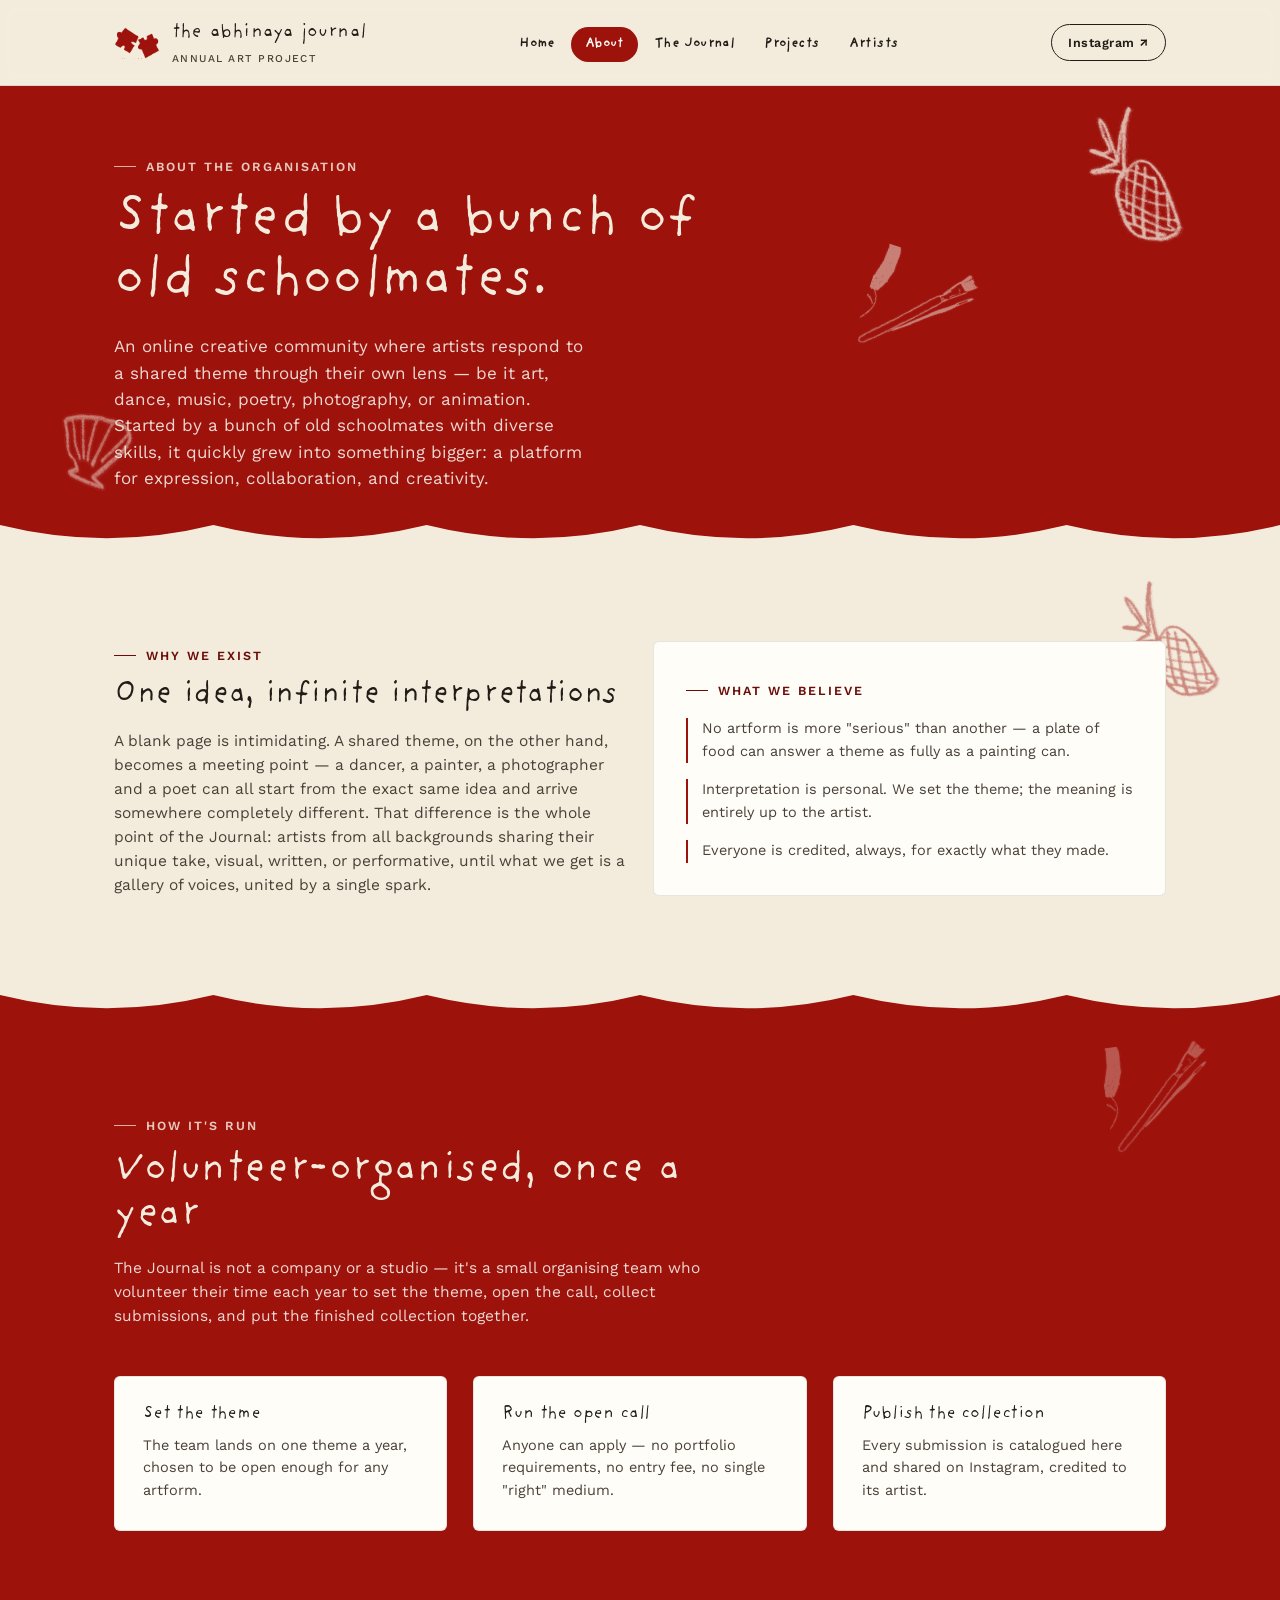
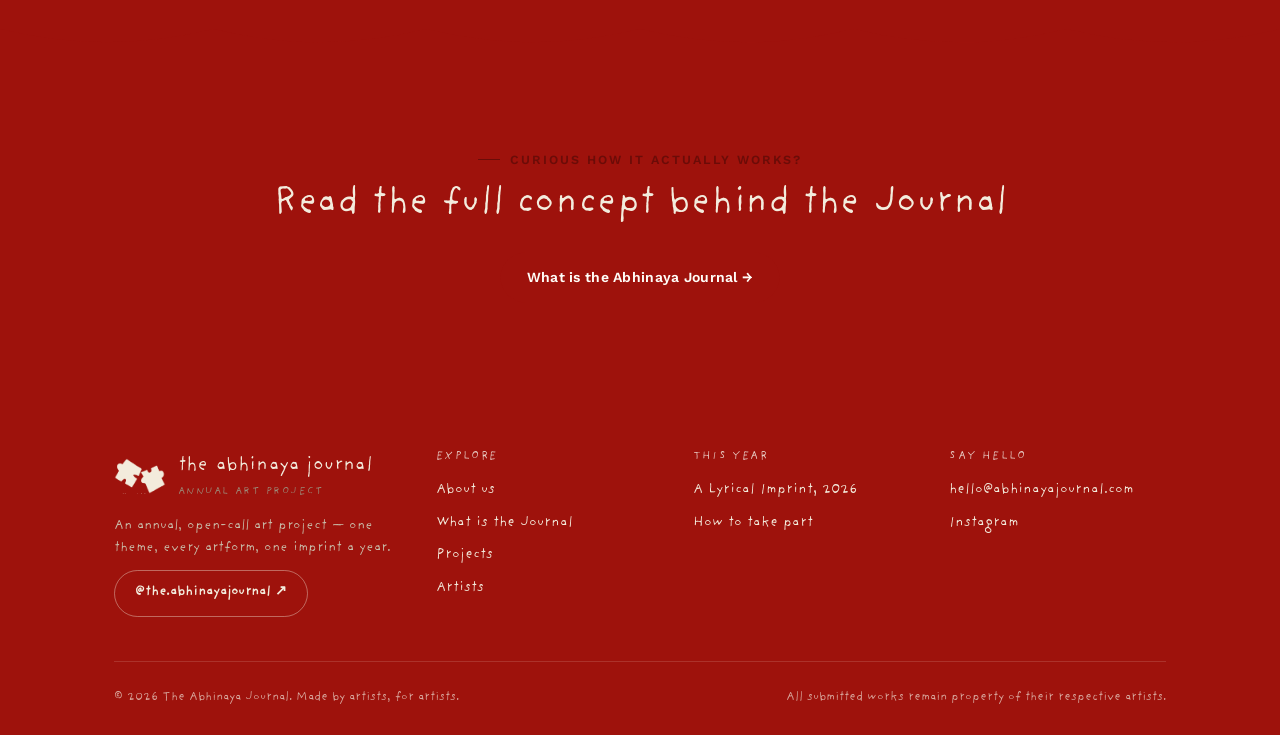
==== commit df1d2c98: "Add files via upload" ====
--- a/about.html
+++ b/about.html
@@ -99,37 +99,8 @@
     </div>
   </section>
 
-  <!-- TEAM -->
-  <div class="torn-edge torn--red-to-cream" aria-hidden="true"><svg viewBox="0 0 1200 50" preserveAspectRatio="none"><path d="M0,16 Q100,46 200,16 Q300,46 400,16 Q500,46 600,16 Q700,46 800,16 Q900,46 1000,16 Q1100,46 1200,16 L1200,0 L0,0 Z"/></svg></div>
-  <section>
-    <div class="wrap">
-      <div class="section-head reveal">
-        <span class="eyebrow">The organising team</span>
-        <h2>Placeholder team profiles</h2>
-        <p>Swap these out for your actual founders / core team — names, roles, and a line about each person.</p>
-      </div>
-      <div class="grid grid-3">
-        <div class="card reveal" style="text-align:left;">
-          <div class="tile" data-ph="Photo" style="aspect-ratio:1;margin-bottom:16px;"></div>
-          <h3 style="font-size:1.1rem;">Founder Name</h3>
-          <p style="margin-top:6px;color:var(--ink-soft);font-size:13.5px;">Role / what they organise</p>
-        </div>
-        <div class="card reveal" style="text-align:left;">
-          <div class="tile alt" data-ph="Photo" style="aspect-ratio:1;margin-bottom:16px;"></div>
-          <h3 style="font-size:1.1rem;">Co-organiser Name</h3>
-          <p style="margin-top:6px;color:var(--ink-soft);font-size:13.5px;">Role / what they organise</p>
-        </div>
-        <div class="card reveal" style="text-align:left;">
-          <div class="tile alt2" data-ph="Photo" style="aspect-ratio:1;margin-bottom:16px;"></div>
-          <h3 style="font-size:1.1rem;">Co-organiser Name</h3>
-          <p style="margin-top:6px;color:var(--ink-soft);font-size:13.5px;">Role / what they organise</p>
-        </div>
-      </div>
-    </div>
-  </section>
-
   <!-- CTA -->
-  <div class="torn-edge torn--cream-to-deepred" aria-hidden="true"><svg viewBox="0 0 1200 50" preserveAspectRatio="none"><path d="M0,16 Q100,46 200,16 Q300,46 400,16 Q500,46 600,16 Q700,46 800,16 Q900,46 1000,16 Q1100,46 1200,16 L1200,0 L0,0 Z"/></svg></div>
+  <div class="torn-edge torn--red-to-deepred" aria-hidden="true"><svg viewBox="0 0 1200 50" preserveAspectRatio="none"><path d="M0,16 Q100,46 200,16 Q300,46 400,16 Q500,46 600,16 Q700,46 800,16 Q900,46 1000,16 Q1100,46 1200,16 L1200,0 L0,0 Z"/></svg></div>
   <section class="band-ink doodle-field">
     <div class="wrap" style="text-align:center;">
       <span class="eyebrow" style="justify-content:center;">Curious how it actually works?</span>
--- a/styles.css
+++ b/styles.css
@@ -20,7 +20,7 @@
   --ink-soft:   #4A4038;
   --white:      #FFFDF8;
 
-  --display: "Libre Caslon Display", "Iowan Old Style", Georgia, serif;
+  --display: "Providence Sans", "Libre Caslon Display", "Iowan Old Style", Georgia, serif;
   --display-italic: "Libre Caslon Text", "Iowan Old Style", Georgia, serif;
   --brand-font: "Providence Sans", "Caveat", "Libre Caslon Display", sans-serif;
   --body: "Work Sans", "Helvetica Neue", Arial, sans-serif;
@@ -133,9 +133,15 @@
   position:sticky;
   top:0;
   z-index:50;
+  border-bottom:1px solid rgba(34,28,23,0.1);
+}
+.site-header::before{
+  content:"";
+  position:absolute;
+  inset:0;
   background:rgba(243,236,221,0.92);
   backdrop-filter:blur(6px);
-  border-bottom:1px solid rgba(34,28,23,0.1);
+  z-index:-1;
 }
 .site-header .wrap{
   display:flex;
@@ -161,6 +167,7 @@
   object-fit:contain;
 }
 footer .brand .mark{ height:36px; }
+footer .brand small{ font-family:var(--display); }
 .brand small{
   display:block;
   font-family:var(--body);
@@ -178,6 +185,7 @@
   align-items:center;
 }
 nav.primary-nav a{
+  font-family:var(--display);
   font-size:13.5px;
   font-weight:600;
   letter-spacing:0.03em;
@@ -443,6 +451,7 @@
   background:var(--terracotta);
   color:var(--cream);
   padding:64px 0 28px;
+  font-family:var(--display);
 }
 .footer-grid{
   display:grid;
@@ -456,7 +465,6 @@
   font-size:11.5px;
   letter-spacing:.12em;
   text-transform:uppercase;
-  font-family:var(--body);
   color:#E7C9C2;
   margin-bottom:16px;
 }
@@ -907,4 +915,25 @@
 }
 
 /* Make carousel and tile images look clickable */
-.art-carousel-track img, .art-card > .tile{ cursor:zoom-in; }
+.art-carousel-track img{ cursor:zoom-in; }
+
+.art-carousel-track video{
+  flex:0 0 100%;
+  width:100%;
+  height:100%;
+  object-fit:cover;
+  scroll-snap-align:start;
+  display:block;
+  background:#000;
+}
+
+/* ============================================================
+   Audio player block for beats/music pieces
+   ============================================================ */
+.art-card-audio{
+  width:100%;
+  display:block;
+  margin-top:10px;
+  padding:0 16px;
+  box-sizing:border-box;
+}
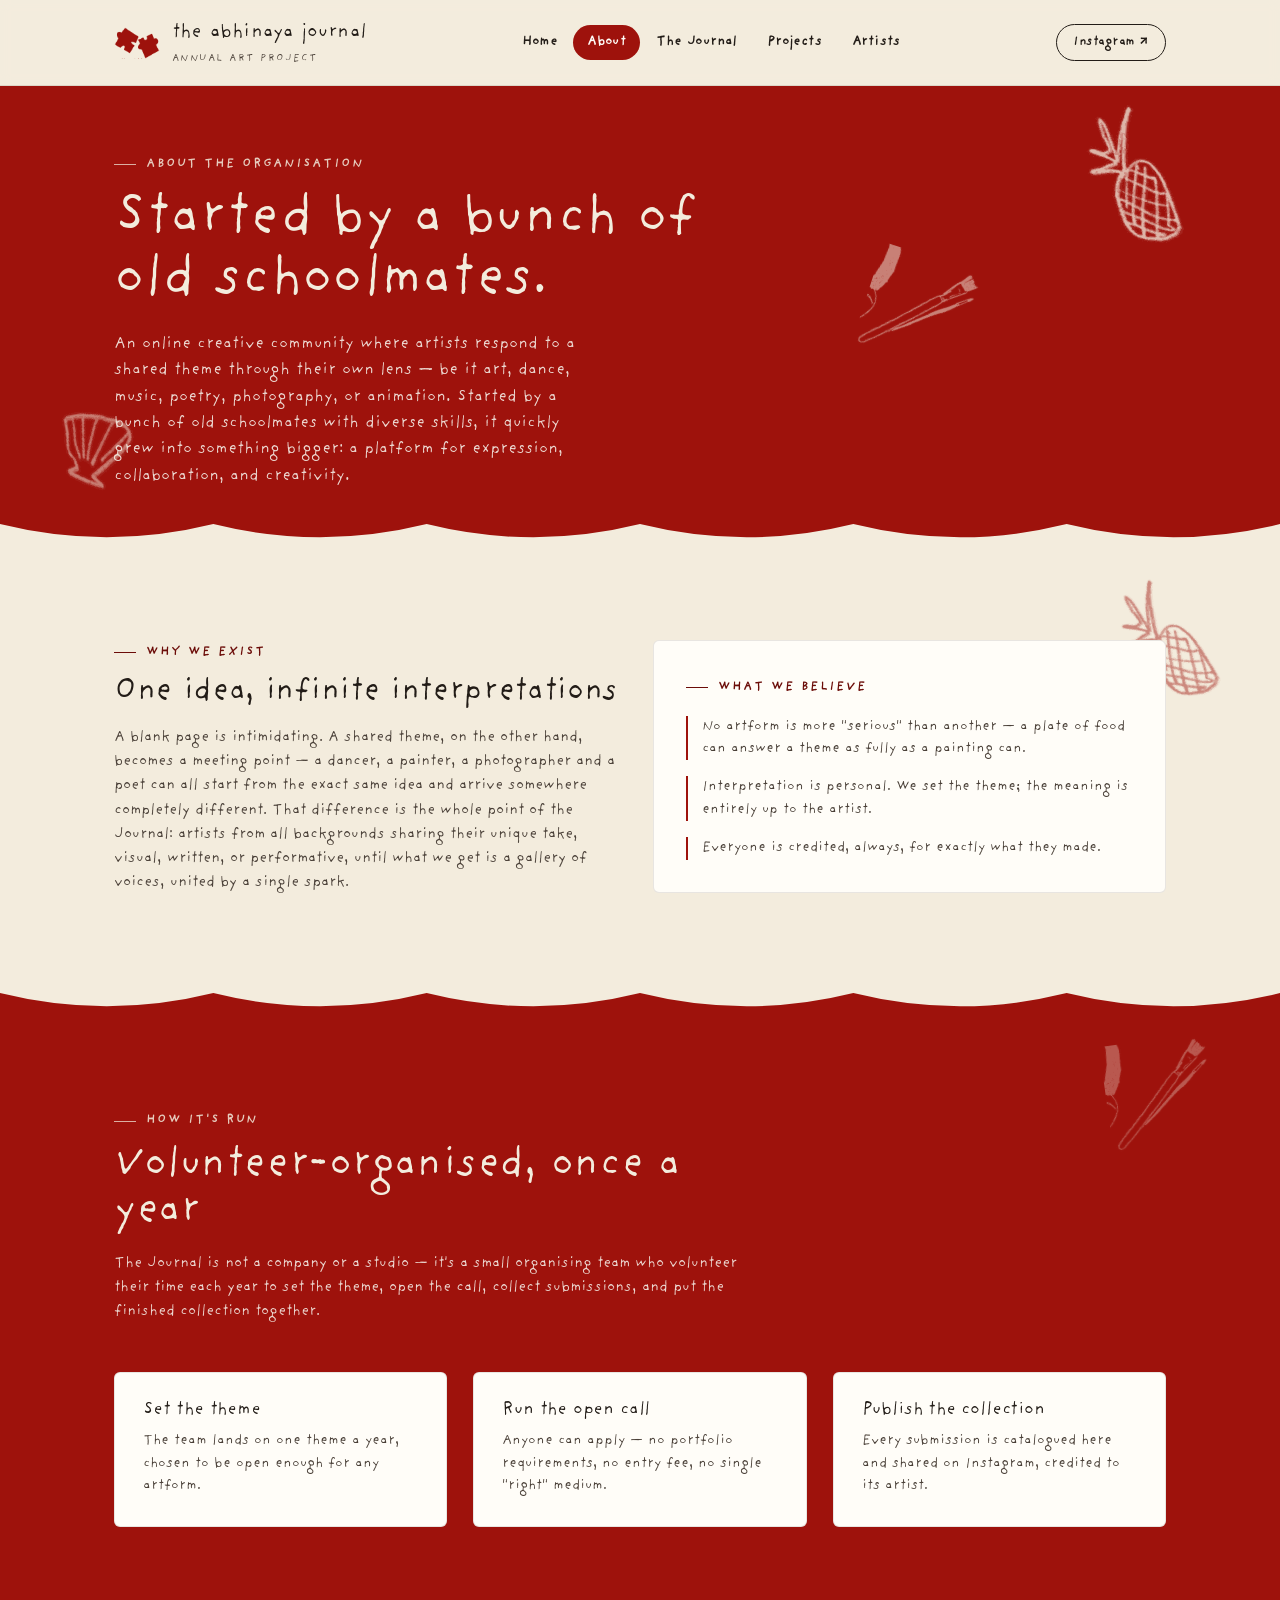
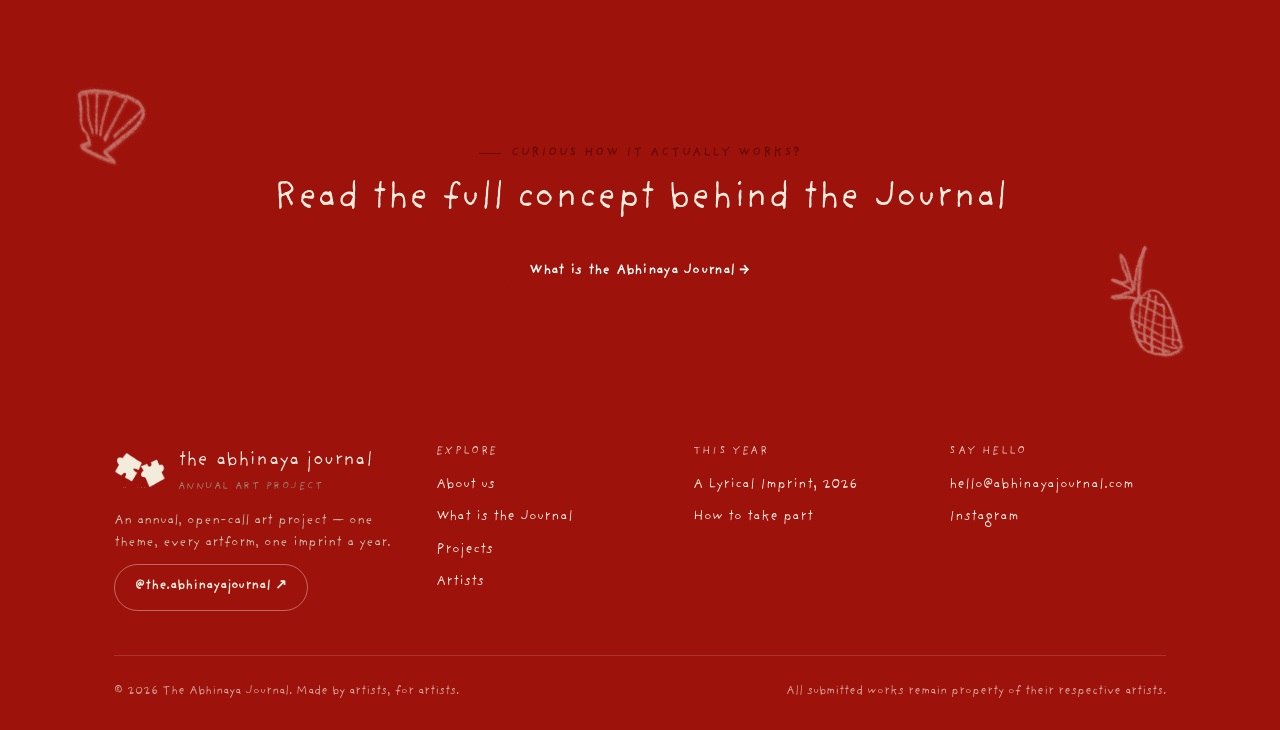
==== commit 3d86bd53: "Add files via upload" ====
--- a/about.html
+++ b/about.html
@@ -102,6 +102,8 @@
   <!-- CTA -->
   <div class="torn-edge torn--red-to-deepred" aria-hidden="true"><svg viewBox="0 0 1200 50" preserveAspectRatio="none"><path d="M0,16 Q100,46 200,16 Q300,46 400,16 Q500,46 600,16 Q700,46 800,16 Q900,46 1000,16 Q1100,46 1200,16 L1200,0 L0,0 Z"/></svg></div>
   <section class="band-ink doodle-field">
+    <img class="doodle" src="[data-uri]" alt="" style="top:18px;left:5%;width:96px;transform:rotate(-8deg);opacity:0.5">
+    <img class="doodle" src="[data-uri]" alt="" style="bottom:14px;right:6%;width:108px;transform:rotate(9deg);opacity:0.5">
     <div class="wrap" style="text-align:center;">
       <span class="eyebrow" style="justify-content:center;">Curious how it actually works?</span>
       <h2 style="margin-top:16px;font-size:clamp(1.8rem,4vw,2.4rem);">Read the full concept behind the Journal</h2>
--- a/styles.css
+++ b/styles.css
@@ -21,9 +21,9 @@
   --white:      #FFFDF8;
 
   --display: "Providence Sans", "Libre Caslon Display", "Iowan Old Style", Georgia, serif;
-  --display-italic: "Libre Caslon Text", "Iowan Old Style", Georgia, serif;
+  --display-italic: "Providence Sans", "Libre Caslon Text", "Iowan Old Style", Georgia, serif;
   --brand-font: "Providence Sans", "Caveat", "Libre Caslon Display", sans-serif;
-  --body: "Work Sans", "Helvetica Neue", Arial, sans-serif;
+  --body: "Providence Sans", "Work Sans", "Helvetica Neue", Arial, sans-serif;
 
   --max: 1180px;
   --edge: clamp(20px, 5vw, 64px);
